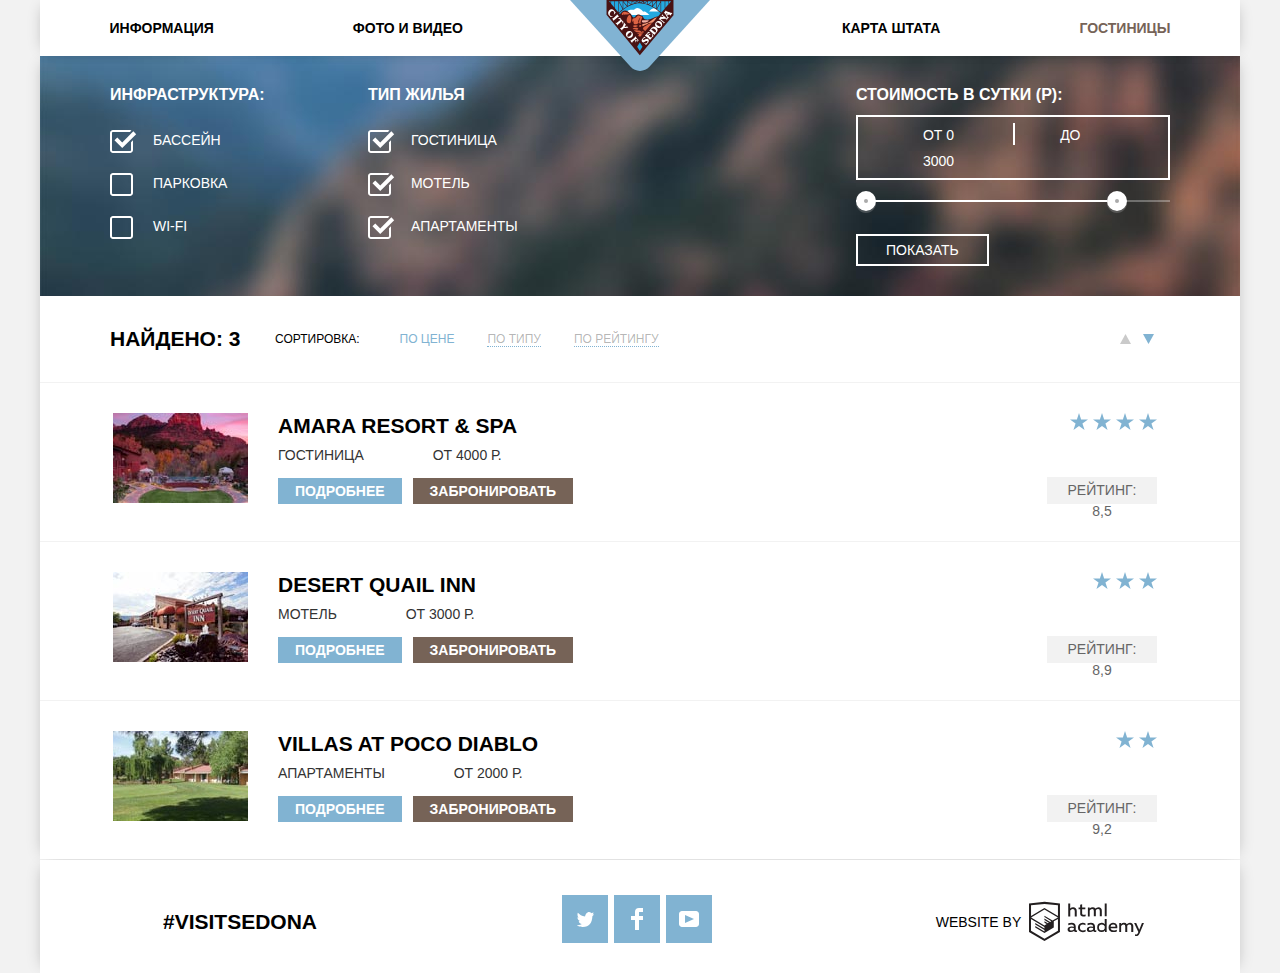
==== sedona-hotels.html @ ad188fd8 "Финальные штрихи" ====
<!DOCTYPE html>
<html lang="ru">
  <head>
    <meta charset="utf-8">
    <title>HTML Academy: Седона</title>
    <link rel="stylesheet" href="css/normalize.css">
    <link rel="stylesheet" href="css/style.css">
  </head>
  <body>
    <header class="main-header">
      <h1 class="visually-hidden">Поиск жилья в городе Седона.</h1>
      <nav class="main-navigation">
        <ul class="site-navigation">
          <li><a href="#">Информация</a></li>
          <li><a href="#">Фото и Видео</a></li>
          <li><a href="#">Карта штата</a></li>
          <li><a class="header-active">Гостиницы</a></li>
        </ul>
      </nav>
        <a href="index.html" class="header-logo">
          <img src="img/logo.svg" width="140" height="72" alt="Логотип Седона">
        </a>
    </header>
    <main class="container">
      <section class="hotel-search">
        <form action="https://echo.htmlacademy.ru" method="post">
          <div class="pluses-form">
              <h2>Инфраструктура:</h2>
              <label class="pool-checkbox">
                <input type="checkbox" name="pool" id="pool-field" class="visually-hidden" checked>
                <span class="checkbox-indicator"></span>
                Бассейн
              </label>
              <label class="parking-checkbox">
                <input type="checkbox" name="parking" id="parking-field" class="visually-hidden">
                <span class="checkbox-indicator"></span>
                Парковка
              </label>
              <label class="lan-checkbox">
                <input type="checkbox" name="wi-fi" id="lan-field" class="visually-hidden">
                <span class="checkbox-indicator"></span>
                Wi-Fi
              </label>
          </div>
          <div class="type-form">
              <h2>Тип жилья</h2>
              <label for="hotel-form">
                <input type="checkbox" name="hotel" id="hotel-form" class="visually-hidden" checked>
                <span class="checkbox-indicator"></span>
                Гостиница
              </label>
              <label for="motel-form">
                <input type="checkbox" name="motel" id="motel-form" class="visually-hidden" checked>
                <span class="checkbox-indicator"></span>
                Мотель
              </label>
              <label for="apartments-form">
                <input type="checkbox" name="apartments" id="apartments-form" class="visually-hidden" checked>
                <span class="checkbox-indicator"></span>
                Апартаменты
              </label>
          </div>
          <div class="price-form">
            <h2>Стоимость в сутки (Р):</h2>
            <div class="price-number">
              <label class="left-item">
                От
                <input type="text" name="left-column" value="0">
              </label>
              <label class="right-item">
                До
                <input type="text" name="right-column" value="3000">
              </label>
            </div>
            <div class="range-control">
              <div class="scale">
                <div class="bar"></div>
              </div>
              <div class="range-toggle range-toggle-min"></div>
              <div class="range-toggle range-toggle-max"></div>
            </div>
            <button type="submit" class="form-button">Показать</button>
          </div>
        </form>
      </section>
      <section class="navigation-form-hotels">
        <div class="count-form">
          <span>Найдено: 3</span>
        </div>
        <div class="sorting-form">
          <p>Сортировка:</p>
          <ul>
            <li><a href="#" class="active">По цене</a></li>
            <li><a href="#">По типу</a></li>
            <li><a href="#">По рейтингу</a></li>
          </ul>
        </div>
        <div class="rating-form">
          <ul>
            <li>
              <a href="#" class="up-list" >
                <svg xmlns="http://www.w3.org/2000/svg" width="11" height="10" viewBox="0 0 11 10"><path fill="#231F20" d="M5.5 0L0 10h11z"/></svg>
                <span class="visually-hidden">up</span>
              </a>
            </li>
            <li>
              <a href="#" class="down-list" active>
                <svg xmlns="http://www.w3.org/2000/svg" width="11" height="10" viewBox="0 0 11 10"><path fill="#231F20" d="M5.5 10L0 0h11"/></svg>
                <span class="visually-hidden">down</span>
              </a>
            </li>
          </ul>
        </div>
      </section>
      <section class="search-results">
        <article class="hotels">
          <div class="hotel-image">
            <img src="img/amara-resort.jpg" width="135" height="90" alt="amara resort photo">
          </div>
          <div class="hotel-info">
            <h1><a href="#">Amara resort & spa</a></h1>
            <div class="price-info">
            <span>Гостиница</span>
            <span> от 4000 р.</span>
            </div>
            <div class="hotels-buttons">
            <a href="#" class="button-blue">Подробнее</a>
            <a href="#" class="button-brown">Забронировать</a>
            </div>
          </div>
          <div class="rating">
            <div class="rating-stars">
              <ul class="star-list">
                <li><span class="visually-hidden">Звезда</span></li>
                <li><span class="visually-hidden">Звезда</span></li>
                <li><span class="visually-hidden">Звезда</span></li>
                <li><span class="visually-hidden">Звезда</span></li>
              </ul>
            </div>
            <div class="hotel-rating">
              <span>Рейтинг: 8,5</span>
            </div>
        </div>
        </article>
        <article class="hotels">
          <div class="hotel-image">
            <img src="img/desert-inn.jpg" width="135" height="90" alt="Desert quail фото">
          </div>
          <div class="hotel-info">
            <h1><a href="#">Desert quail inn</a></h1>
            <div class="price-info">
              <span>Мотель</span>
              <span> от 3000 р.</span>
            </div>
            <div class="hotels-buttons">
              <a href="#" class="button-blue">Подробнее</a>
              <a href="#" class="button-brown">Забронировать</a>
            </div>
          </div>
          <div class="rating">
            <div class="rating-stars">
              <ul class="star-list">
                <li><span class="visually-hidden">Звезда</span></li>
                <li><span class="visually-hidden">Звезда</span></li>
                <li><span class="visually-hidden">Звезда</span></li>
              </ul>
            </div>
            <div class="hotel-rating">
              <span>Рейтинг: 8,9</span>
            </div>
          </div> 
        </article>
        <article class="hotels">
          <div class="hotel-image">
            <img src="img/pocco-diablo.jpg" width="135" height="90" alt="Villas at Poco Diablo фото">
          </div>
          <div class="hotel-info">
            <h1><a href="#">Villas at Poco Diablo</a></h1>
            <div class="price-info">
              <span>Апартаменты</span>
              <span> от 2000 р.</span>
            </div>
            <div class="hotels-buttons">
              <a href="#" class="button-blue">Подробнее</a>
              <a href="#" class="button-brown">Забронировать</a>
            </div>
          </div>
          <div class="rating">
            <div class="rating-stars">
              <ul class="star-list">
                <li><span class="visually-hidden">Звезда</span></li>
                <li><span class="visually-hidden">Звезда</span></li>
              </ul>
            </div>
            <div class="hotel-rating">
              <span>Рейтинг: 9,2</span>
            </div>
          <div>
        </article>
      </section>
    </main>
    <footer class="main-footer footer-hotels">
      <div class="hashtag">
        <a href="#">#visitsedona</a>
      </div>
      <div class="footer-social">
       <ul class="social-icons">
          <li>
            <a class="social-button" href="#">
              <svg version="1.1" id="Layer_1" xmlns="http://www.w3.org/2000/svg" xmlns:xlink="http://www.w3.org/1999/xlink" x="0px" y="0px"
                 width="17px" height="15px" viewBox="0 0 17 15" enable-background="new 0 0 17 15" xml:space="preserve">
              <path fill="#FFFFFF" d="M10.95,0.144c1.685-0.496,2.984,0.27,3.577,1.179c0.673-0.231,1.331-0.481,2.011-0.708
              c-0.004,0.861-0.522,1.513-0.857,1.768c0.685,0.17,1.304-0.491,1.304-0.491c-0.169,1-1.006,1.788-1.563,2.024
              c-0.231,6.75-3.175,11.217-10.077,11.082c-0.522,0,0.075,0-0.446,0c-0.41,0-4.164-0.46-4.898-1.887
              c2.271,0.196,3.893-0.422,4.693-1.177c-0.96-0.3-2.679-0.477-2.979-2.95C2.064,9.09,2.279,9.212,2.905,9.103
              C1.705,8.247,0.374,7.53,0.448,5.33c0.285,0.328,1.067,0.536,1.34,0.472c-0.703-0.241-1.97-3.36-0.894-4.952
              c1.818,1.854,3.735,3.606,7.152,3.773C8.254,2.33,9.183,0.793,10.95,0.144z"/>
              </svg>
              <p class="visually-hidden">Follow me on Twitter</p>
            </a>
          </li>
          <li>
            <a class="social-button" href="#">
            <svg xmlns="http://www.w3.org/2000/svg" width="12" height="22" viewBox="0 0 12 22"><path fill="#FFF" d="M12 4V0H8a4 4 0 0 0-4 4v4H0v4h4v10h4V12h4V8H8V4h4z"/></svg>
            <p class="visually-hidden">Follow me on Facebook</p></a>
          </li>
          <li>
            <a class="social-button" href="#">
            <svg version="1.1" id="Layer_1" xmlns="http://www.w3.org/2000/svg" xmlns:xlink="http://www.w3.org/1999/xlink" x="0px" y="0px"
               width="20px" height="16px" viewBox="0 0 20 16" enable-background="new 0 0 20 16" xml:space="preserve">
            <path fill="#FFFFFF" d="M17,0H3C1.35,0,0,1.35,0,3v10c0,1.65,1.35,3,3,3h14c1.65,0,3-1.35,3-3V3C20,1.35,18.65,0,17,0z
               M6.027,11.998V4.002L15.014,8L6.027,11.998z"/>
            </svg>
            <p class="visually-hidden"> Follow me on YouTube</p></a>
          </li>
        </ul>
      </div>
      <div class="footer-copyright">
        <a href="https://htmlacademy.ru/intensive/htmlcss" class="copyright-lan">
          <span>Website by</span> 
          <svg id="Layer_1" data-name="Layer 1" xmlns="http://www.w3.org/2000/svg"
           width="115px" height="41px" viewBox="0 0 108.08 36.85"><title>logo-htmlacademy-small1</title><path d="M44.61,26.88a2,2,0,0,0,.55-0.1v1.33a3.25,3.25,0,0,1-1.18.21,1.67,1.67,0,0,1-1.67-1,4.84,4.84,0,0,1-3.14,1.08c-1.51,0-2.91-.83-2.91-2.55,0-2.13,2-2.79,3.71-2.79a11.08,11.08,0,0,1,2.17.25v-0.3c0-1-.76-1.77-2.19-1.77a7.42,7.42,0,0,0-3,.64v-1.7a10.21,10.21,0,0,1,3.19-.55c2.36,0,3.81,1.12,3.81,3.65v3a0.54,0.54,0,0,0,.49.59h0.17Zm-6.44-1.13A1.35,1.35,0,0,0,39.63,27h0.11a3.39,3.39,0,0,0,2.41-1V24.58a9.72,9.72,0,0,0-1.81-.21c-1,0-2.16.33-2.16,1.38h0Zm12.36-6.11a5,5,0,0,1,2.57.64V22a4.08,4.08,0,0,0-2.3-.7,2.75,2.75,0,1,0,0,5.49,5,5,0,0,0,2.43-.64v1.71a6.27,6.27,0,0,1-2.76.57A4.21,4.21,0,0,1,46,24.51q0-.21,0-0.41a4.32,4.32,0,0,1,4.18-4.46h0.38Zm12.17,7.24a2,2,0,0,0,.55-0.1v1.33a3.25,3.25,0,0,1-1.18.21,1.67,1.67,0,0,1-1.67-1,4.84,4.84,0,0,1-3.14,1.08c-1.51,0-2.91-.83-2.91-2.55,0-2.13,2-2.79,3.71-2.79a11.08,11.08,0,0,1,2.17.25v-0.3c0-1-.76-1.77-2.19-1.77a7.42,7.42,0,0,0-3,.64v-1.7a10.21,10.21,0,0,1,3.19-.55c2.36,0,3.81,1.12,3.81,3.65v3a0.54,0.54,0,0,0,.49.59h0.17Zm-6.44-1.13A1.35,1.35,0,0,0,57.73,27h0.11a3.39,3.39,0,0,0,2.41-1V24.58a9.72,9.72,0,0,0-1.81-.21c-1.06,0-2.16.33-2.16,1.38h0ZM73,16V28.2H71.35V26.88a3.88,3.88,0,0,1-3.19,1.54,4.4,4.4,0,0,1,0-8.78,3.81,3.81,0,0,1,3,1.3V16H73Zm-4.53,5.22a2.76,2.76,0,1,0,0,5.52A2.86,2.86,0,0,0,71.15,25V23A2.91,2.91,0,0,0,68.49,21.27ZM79,19.64c3.31,0,4.46,2.68,3.92,5.09H76.7c0.21,1.5,1.67,2.11,3.19,2.11a6.11,6.11,0,0,0,2.64-.59v1.6a7.14,7.14,0,0,1-3,.57C77,28.42,74.78,27,74.78,24a4.18,4.18,0,0,1,4-4.39H79Zm0.09,1.54a2.28,2.28,0,0,0-2.44,2.1v0.06H81.3A2,2,0,0,0,79.13,21.18Zm5.73,7V19.87h1.65v1a3.81,3.81,0,0,1,2.78-1.27A2.86,2.86,0,0,1,91.89,21a4.12,4.12,0,0,1,2.91-1.33A3.06,3.06,0,0,1,98,23V28.2h-1.9V23.05a1.59,1.59,0,0,0-1.42-1.75H94.42a2.8,2.8,0,0,0-2.07,1.12V28.2h-1.9V23.05A1.59,1.59,0,0,0,89,21.31H88.8a3,3,0,0,0-2.21,1.29v5.63H84.86Zm21.31-8.33h1.9l-3.91,9.46c-0.9,2.17-2.09,2.86-3.35,2.86a4.76,4.76,0,0,1-1.1-.14V30.46a2.86,2.86,0,0,0,.85.12c0.9,0,1.58-.64,2.07-1.9l0.17-.42-4-8.4h2l2.86,6.29ZM38.73,1.46V6.22a3.81,3.81,0,0,1,2.7-1.14,3.25,3.25,0,0,1,3.44,3.4v5.15H43V8.72a1.81,1.81,0,0,0-1.61-2h-0.3a2.93,2.93,0,0,0-2.32,1.39v5.52h-1.9V1.46h1.9ZM49.94,2.31v3h3V6.91h-3v3.81c0,1.1.5,1.46,1.58,1.46a4.49,4.49,0,0,0,1.69-.33v1.6A6.8,6.8,0,0,1,51,13.8a2.55,2.55,0,0,1-2.86-2.74V6.89H46.58V5.26h1.5V2.74Zm5.4,11.31V5.28H57v1A3.81,3.81,0,0,1,59.77,5a2.86,2.86,0,0,1,2.6,1.33A4.12,4.12,0,0,1,65.28,5,3.06,3.06,0,0,1,68.44,8.4v5.21h-1.9V8.46a1.59,1.59,0,0,0-1.42-1.75H64.89a2.8,2.8,0,0,0-2.07,1.12v5.78h-1.9V8.46A1.59,1.59,0,0,0,59.5,6.71H59.27A3,3,0,0,0,57.06,8v5.63H55.34ZM71.17,1.45H73V13.6H71.17V1.45ZM14.71,0H14.55L0,1.54V28.21l14.55,8.66,14.55-8.66V1.54Zm12.5,27.1L14.55,34.64,1.9,27.12V16.18l12.59,7.5V25L5.86,19.9v1.31l8.68,5.21v1.39L5.87,22.65V24l8.68,5.21,8.75-5.24V18.31L27.2,16V27.12Zm0-12.53-3.48,2-1.6,1L14.51,13v1.31L21,18.23H21l-0.14.09-1,.54-5.37-3.2V17l4.24,2.52-1,.67-3.2-1.9v1.31l2.1,1.24L14.5,22.1,2,14.65,14.51,7.11Zm0-1.32L14.49,5.76,1.91,13.25v-10L14.56,1.92,27.21,3.25v10h0Z" transform="translate(0 -0.02)" fill="#231f20"/></svg>
        </a>
       </div>
    </footer>
  </body>
</html>
---- css/style.css ----
html { 
  box-sizing: border-box;
}
*, *::before, *::after {
 box-sizing: inherit; 
}
body {
  margin: 0 auto;
  padding: 0;
  font-family: "PT Sans", Arial, sans-serif;
  font-size: 14px;
  line-height: 26px;
  font-weight: bold;
  color: #000000;
  text-transform: uppercase;
  background-color: #f2f2f2;
}
a {
  text-decoration: none;
}
img {
  max-width: 100%;
  height:auto;
}
.visually-hidden:not(:focus):not(:active),
input[type="checkbox"].visually-hidden,
input[type="radio"].visually-hidden {
  position: absolute;
  width: 1px;
  height: 1px;
  margin: -1px;
  border: 0;
  padding: 0;
  clip: rect(0 0 0 0);
  overflow: hidden;
}
/*Header*/
.main-header {
  position: relative;
  width: 1200px;
  padding: 0;
  margin: 0 auto;
  box-shadow: 5px 0 15px -7px rgba(0,1,1,0.2),
             -5px 0 15px -7px rgba(0,1,1,0.2);
}
.main-header .header-logo {
  position: absolute;
  top: 0;
  left: 50%;
  margin-left: -70px;
}
.main-navigation { 
  color: #000000;
  background-color: #ffffff;
  width: 1200px;
  padding: 0;
  margin: 0 auto;
  display: flex;
  flex-direction: row;
}
.main-navigation .site-navigation {
  list-style: none;
  width: 1200px;
  padding: 0;
  margin: 0 auto;
  display: flex;
  justify-content: space-around;
}
.site-navigation li {
  margin-top: 15px;
  margin-bottom: 15px;
}
.site-navigation li:nth-child(2) {
  margin-right: 240px;
}
.site-navigation a {
  width: 240px;
  color: #000000
} 
.site-navigation .header-active {
  color: #766357;
}
.site-navigation a:not(.header-active):hover,
.site-navigation a:not(.header-active):focus  {
  color: #81b3d2;
}
.site-navigation a:not(.header-active):active {
  color: rgba(225,225,225,0.9);
}

/*Main index*/
.container {
  width: 1200px;
  margin: 0 auto;
  padding: 0;
  box-shadow: 5px 0 15px -7px rgba(0,1,1,0.2),
             -5px 0 15px -7px rgba(0,1,1,0.2);
}

.container .main-image {
  font-size: 0;
  line-height: 0;
  background-image: url("../img/polygon.svg"), url("../img/background-photo.jpg");
  background-position: bottom left, top 26% left;
  background-repeat: no-repeat; 
  width: 1200px;
  min-height: 400px;
  margin: 0 auto;
  padding: 0;
  align-items: center;
}
.main-image img {
  margin-top: 61px;
  margin-bottom: 79px;
  margin-left: 370px;
  margin-right: 371px;
}
.information {
  display: block;
  width: 1200px;
  margin: 0 auto;
  padding: 0;
}

.city-info {
  display: block;
  width: 1200px;
  margin: 0 auto;
  padding-top: 63px;
  padding-bottom: 52px;
  background-color: #ffffff;
  text-align: center;
}
.city-info b { 
  display: block;
  margin-bottom: 32px;
  margin-left: 380px;
  margin-right: 380px;
  font-size: 21px;
  text-align: center;
}
.city-info p {
  color: #333333;
  font-weight: normal;
}

 /*Причины*/

.reasons {
  padding: 0;
  margin: 0 auto;
  margin-top: auto; 
  width: 1200px;
  display: flex;
  justify-content: space-between;
  align-items: stretch;
}
.reasons-blue .reasons-item {
  width: 400px;
  margin: 0 auto;
  padding-top: 45px;
  padding-bottom: 60px;
  padding-right: 60px;
  padding-left: 60px;

  color: #ffffff;
  background-color: #81b3d2;
  text-align: center;
}
.reasons-blue .reasons-image {
  width: 800px;
  max-height: 256px;
  margin: 0;
  padding: 0;
  background-color: #81b3d2;

  overflow: hidden;

  font-size: 0;
  line-height: 0;
}

.reasons-item h3 {
  font-size: 21px;
  line-height: 21px;
  margin-top: 0; 
  margin-bottom: 20px;
  margin-left: 79px;
  margin-right: 79px;
}
.reasons-item .devel-bridge {
  margin: 0 65px;
  margin-bottom: 20px;
}
.reasons-item span {
  font-size: 14px;
  line-height: 21px; 
  font-weight: normal;
}
.reasons-item p {
  margin: 0;
  margin-top: 21px;
  font-size: 14px;
  line-height: 21px;
  font-weight: normal;
}

.advantages {
  background-color: #ffffff;
  text-align: center;
}
.advantages-item {
  width: 400px;
  padding: 61px 30px 85px 30px;
}
.advantages-item h3 {
  font-size: 21px;
  line-height: 21px;
  margin: 0 auto 25px;
  padding: 0;

}
.advantages-item p {
  color: #333333;
  line-height: 21px;
  font-weight: normal;
  margin: 0 auto;
  padding: 0;
}
.houses::before {
  content: " ";
  display: block;
  width: 74px;
  height: 70px;
  margin: 0 133px 30px;
  background: url(../img/icons/icon-1.svg) no-repeat;
  background-size: 74px 70px;
}
.food::before {
  content: " ";
  display: block;
  width: 74px;
  height: 70px;
  margin: 0 133px 30px;
  background: url(../img/icons/icon-3.svg) no-repeat;
  background-size: 74px 70px;
}
.suvenires::before {
  content: " ";
  display: block;
  width: 74px;
  height: 70px;
  margin: 0 133px 30px;
  background: url(../img/icons/icon-2.svg) no-repeat;
  background-size: 74px 70px;
}
.reasons-item .item-grey{
  background-color: #eeeeee;
  text-align: center;
  width: 400px;
  padding: 50px 67px 60px 67px;
}

  /*Форма поиска*/

.search {
  background-color: #ffffff;
  text-align: center;

  width: 1200px;
  margin: 0 auto;
  padding: 55px 380px 0;
  display: flex;
  flex-direction: column;
  align-items: center; 
}
.search b {
  font-size: 30px;
  line-height: 36px;
  margin-bottom: 30px;
}
.search p {
  color: #333333;
  line-height: 24px;
  margin-bottom: 50px;
}
.button-brown{
  color: #ffffff;
  text-transform: uppercase;
  background-color: #766357;
} 
.search .button-brown{
  width: 568px;
  height: 86px; 
  font-size: 21px;
  font-weight: inherit;
  border: none;
  box-shadow: none;
  outline: none;
}
.search .button-brown:hover,
.search .button-brown:focus {
  background-color: #604e43;
}
.search .button-brown:active {
  color:rgba(2555,255,255,0.3);
  background-color: #503e33;
}
.navigation-form {
  margin: 0 auto;
  padding: 0;
  width: 1200px;
  display: flex;
  flex-direction: column;
  align-items: center;
  position: relative;
  z-index: 10;

}

.navigation-form .search-form {
  background-color: #ffffff;
  width: 568px;
  padding: 55px 55px;
  display: flex;
  flex-direction: column;
  flex-wrap: nowrap;
  position: absolute;
  top: 0;
  left: 316px;
  z-index: 20;
}
.search-form input {
  box-sizing: border-box;
  font-family: inherit;
  font-size: 14px;
  line-height: 26px;
  font-weight: bold;
  text-transform: uppercase;
  border: none;
  background-color: #f2f2f2;
  border: 2px solid #f2f2f2;
  outline: none; 
}
.search-form input[type="text"]:hover {
  background-color: #ebebeb; 
  border: 2px solid #ebebeb;
}
.search-form input[type="text"]:focus {
  background-color: #ffffff;
  border: 2px solid #e5e5e5;
}
.search-form .data-in {
  width: 458px;
  margin-bottom: 28px;
  position: relative;
}
.data-out {
  width: 458px;
  margin-bottom: 28px;
  position: relative;
}
.data-in input {
  margin-left: 21px;
}
.data-out input {
 margin-left: 17px;
}
.data-in input,
.data-out input {
  width: 344px;
  padding: 10px 13px;
}

.data-in button {
  width: 21px;
  height: 22px;
  margin: 0 auto;
  padding: 0;
  border: none;
  box-shadow: none;
  background: transparent; 
  position: absolute;
  top: 8px;
  right: 9px;
}
.data-out button {
  width: 22px;
  height: 22px;
  margin: 0 auto;
  padding: 0;
  border: none;
  box-shadow: none;
  background: transparent; 
  position: absolute;
  top: 8px;
  right: 9px;
}
.calendar path {
  fill: #cacaca;
}
.calendar:hover path,
.calendar:focus path {
  fill: #000000;
}
.calendar:active path {
  fill: #81b3d2;
}
.adults {
  margin-right: 43px;
  display: flex;
  align-items: center;
}  
.children {
  display: flex;
  align-items: center;
}
.adults label {
margin-right: 41px;
}

.children label {
margin-right: 27px;
}
.search-form .people-number {
  width: 458px;
  margin-bottom: 54px;
  display: flex;
}
.adults input,
.children input {
 width: 42px;
 margin: 0;
 padding: 6px 15px;
 color: #000000;
}
.adults button,
.children button {
  width: 38px;
  height: 42px;
  margin: 0;
  padding: 0;
  color: #a9a9a9;
  background-color: #f2f2f2;
  border: none;
  outline: none;
}
.adults button:hover,
.adults button:focus,
.children button:focus,
.children button:hover {
  color: #000000;
}
.children button:active,
.adults button:active {
  color: #81b3d2;
}


.search-button .button-blue {
  width: 458px;
  height: 58px;
  font-size: 26px;
  color: #ffffff;
  font-weight: bold;
  text-transform: uppercase;
  background-color: #81b3d2;
  border: none;
}
.search-button .button-blue:hover,
.search-button .button-blue:focus{
  background-color: #669ec0;
}
.search-button .button-blue:active {
  color: rgba(2555,255,255,0.3);
  background-color: #5496bd;
}

.map {
  width: 1200px;
  min-height: 500px;
  margin: 0 auto;
  padding: 0;
  background-color: #eeeeee;
  background: url(../img/map.jpg) no-repeat; 
}


/*/sedona-hotels/*/


.container .hotel-search {
  width: 1200px;
  margin: 0 auto;
  padding: 0;
  color: #ffffff;
  background-color: #82a1c0;
  background-image: url("../img/bg-form.jpg");
  background-position: center;
  background-repeat: no-repeat; 
}
.hotel-search form{
padding: 28px 70px 30px 70px;
margin: 0 auto;
display: flex;
position: relative;
}
.hotel-search .pluses-form {
  width: 250px;
  margin-right: 20px;
  display: flex;
  flex-direction: column;
}
.hotel-search .type-form{
  width: 250px;
  margin-right: 250px;
  display: flex;
  flex-direction: column;
}
.hotel-search .price-form {
  width: 330px;
  display: flex;
  flex-direction: column;
}
.hotel-search h2{
  font-size: 16px;
  line-height: 21px;
  margin: 0;
  padding: 0;
}
.pluses-form h2,
.type-form h2 {
  margin-bottom: 25px;
}
.hotel-search label {
  line-height: 21px;
  font-weight: normal;
  position: relative;
}
.pluses-form label,
.type-form label {
  padding-left: 43px;
}
.pluses-form label:not(:last-child),
.type-form label:not(:last-child) {
  margin-bottom: 22px;
}
.pluses-form input[type="checkbox"] + .checkbox-indicator,
.type-form input[type="checkbox"] + .checkbox-indicator {
  position: absolute;
  top: 0;
  left: 0;

  width: 27px;
  height: 23px;

  background-image: url(../img/icons/checkbox-off.svg); 
  background-repeat: no-repeat;
}
.pluses-form input[type="checkbox"]:checked + .checkbox-indicator,
.type-form input[type="checkbox"]:checked + .checkbox-indicator {
  background-image: url(../img/icons/checkbox-on.svg);
  background-repeat: no-repeat;
}
.pluses-form input[type="checkbox"]:disabled + .checkbox-indicator,
.type-form input[type="checkbox"]:disabled + .checkbox-indicator {
  background-image: url(../img/icons/checkbox-off-disabled.svg); 
  background-repeat: no-repeat;
}
.pluses-form input[type="checkbox"]:disabled:checked + .checkbox-indicator,
.type-form input[type="checkbox"]:disabled:checked + .checkbox-indicator {
  background-image: url(../img/icons/checkbox-on-disabled.svg); 
  background-repeat: no-repeat;
}
.price-form h2 {
  margin-bottom: 10px; 

}
.price-number {
  width: 314px;
  margin:0;
  margin-bottom: 20px;
  padding: 5px 50px 4px 65px;

  border: 2px solid #ffffff;

  position: relative;
}
.price-number .left-item {
  margin-right: 75px;
}
.price-number:before {
  content: " ";
  position: absolute;
  top: 6px;
  left: 50%;
  width: 2px;
  height: 22px;
  background-color: #ffffff;
}
.price-number input {
  width: 35px;
  margin: 0;
  padding: 0;

  font: inherit;
  font-size: 14px;
  font-weight: normal;
  line-height: 21px;
  color: #ffffff;

  border: none;
  background: transparent;
}
.range-control {
  width: 314px;
  margin: 0 auto;
  margin-bottom: 32px;
  padding: 0;
  position: relative;
}
.scale {
  height: 2px;
  background-color: rgba(255, 255, 255, 0.3);
}
.bar {
  width: 80%;
  height: 2px;
  background-color: #ffffff; 
}
.range-toggle {
  width: 20px;
  height: 23px;
  background: url(../img/filter-button.svg) no-repeat;
  position: absolute;
  top: -9px;
}
.range-toggle-min {
  left: 0;
}
.range-toggle-max {
  left: 80%;
}

.form-button {
  width: 133px;
  height: 32px;

  font: inherit;
  font-size: 14px;
  line-height: 21px;
  font-weight: normal;
  color: #ffffff;
  text-transform: inherit;
  border: 2px solid #ffffff;
  background: transparent;
  background-color: transparent;
}
.form-button:hover,
.form-button:focus {
  color: #000000;
  background-color: #ffffff; 
}
.navigation-form-hotels {
  width: 1200px;
  margin: 0 auto;
  margin-bottom: 1px;
  padding: 30px 70px;
  background-color: #ffffff;
  display: flex;
  align-items: center;
}
.count-form {
  width: 135px;
  font-size: 21px;
  margin-right: 30px;
}
.sorting-form {
  width: 750px;
  margin: 0;
  margin-right: 19px;
  padding: 0;
  display: flex;
}
.sorting-form ul {
  list-style: none;
  margin: 0;
  padding: 0;
  display: flex;
}
.sorting-form li {
  margin-right: 33px;
}
.sorting-form p,
.sorting-form ul {
  margin: 0;
  padding right: 40px;
  font-size: 12px;
  line-height: 18px;
  font-weight: normal;
}
.sorting-form p {
  margin-right: 40px;
}
.sorting-form .active {
  color: #81b3d2;
  border: none;
}
.sorting-form a {
color: rgba(0,0,0,0.3);
border-bottom: 1px dotted #81b3d2;
}
.sorting-form a:hover:not(.active),
.sorting-form a:focus:not(.active) {
color: #81b3d2;
border-bottom: 1px dotted #81b3d2;
}
.sorting-form a:active:not(.active) {
  color: #000000;
  border-bottom: none;
}
.rating-form {
  width: 110px;

}
.rating-form ul {
  margin: 0;
  padding-left: 76px;
  list-style: none;
  display: flex;
}
.rating-form .up-list {
  margin-right: 12px;
}
.up-list path {
  fill: #cacaca;
}
.down-list path {
  fill: #81b3d2;
}
.up-list path:hover,
.up-list path:focus {
  fill: #000000;
}
.up-list path:active {
  fill: #81b3d2;
}
.search-results {
  margin: 0 auto;
  padding: 0;
  width: 1200px;
  display: flex;
  flex-direction: column;
}
.search-results .hotels {
  width: 1200px;
  margin: 0 auto;
  padding: 30px 73px;
  display: flex; 
  background-color: #ffffff;
  margin-bottom: 1px;
}
.hotels .hotel-image {
  margin-right: 30px;
}
.hotels .hotel-info {
  width: 750px;
  text-align: left;
  margin-right: 19px;
}
.hotel-info h1{
 font-size: 21px;
 margin: 0;
 margin-bottom: 3px; 
}
.hotel-info a {
  color: #000000;
}
.hotel-info a:hover,
.hotel-info a:focus {
  color: #81b3d2;
}
.hotel-info a:active {
  color:rgba(202,202,202,0.3);
}
.hotel-info span{
  color: #333333;
  line-height:21px;
  font-weight: normal; 
  margin-right: 65px;
}
.hotel-info .price-info {
  margin: 0;
  margin-bottom: 10px;
  padding: 0;
}
.hotel-info .button-blue,
.hotel-info .button-brown {
  line-height: 21px;
  margin-right: 7px;
}
.hotel-info .button-blue{
  width: 110px;
  padding: 5px 17px;

  color: #ffffff;
  background-color: #81b3d2;
}
.hotel-info .button-brown{
  width: 142px;
  padding: 5px 17px;

  color: #ffffff;
  background-color: #766357;
}
.hotel-info .button-blue:hover,
.hotel-info .button-blue:focus {
  color: #ffffff;
  background-color: #669ec0;
}
.hotel-info .button-brown:hover,
.hotel-info .button-brown:focus {
  color: #ffffff;
  background-color: #604e43;
}
.hotel-info .button-blue:active {
  color: rgba(255,255,255,0.3);
  background-color: #5496bd;
}
.hotel-info .button-brown:active {
  color: rgba(255,255,255,0.3);
  background-color: #503e33;
}
.rating {
  display: flex;
  flex-direction: column;
}
.rating-stars {
  width: 115px;
  margin: 0;
  padding: 0;
}
.star-list {
  width: 110px;
  height: 17px;
  margin: 0 auto;
  padding: 0;
  list-style: none;
  display: flex;
  justify-content: flex-end;
  align-items: center;
  margin: 0;
  padding: 0;
}
.star-list li {
  background: url("../img/icons/star.svg") no-repeat;
  width: 18px; 
  height: 17px;
}
.star-list li:not(:last-child) {
  margin-right: 5px;
}

.hotel-rating {
  width: 110px;
  height: 27px; 
  margin-top: 47px;
  padding: 3px 12px 5px;

  color: #666666;
  line-height: 21px;
  font-weight: normal;
  text-align: center;
  background-color: #f2f2f2;

}
/*Footer*/

.main-footer {
  margin: 0 auto;
  padding: 35px 0 30px;
  width: 1200px;
  box-shadow: 5px 0 15px -7px rgba(0,1,1,0.2),
             -5px 0 15px -7px rgba(0,1,1,0.2);
  display: flex;
  justify-content: space-around;
}
.footer-hotels {
  background-color: #ffffff;
}
.footer-index {
  background-color: rgba(255,255,255,0.9);
  position: relative;
  margin-top: -122px;
  z-index: 30;
}
.hashtag {

  width: 400px;
  margin: 0;
  padding-top: 14px;
  text-align: center;
}
.hashtag a{
  font-size: 21px;
  color: #000000;
}
.footer-social {
  width: 400px;
}
.footer-social ul {
  list-style: none;

}
.social-icons {
  display: flex;
  margin: 0 auto;
  padding: 0;
  justify-content: center;
}
.social-icons a {
  display: flex;
  align-items: center;
  justify-content: center;
  width: 46px;
  height: 48px;
  background-color: #81b3d2;
  margin-right: 6px;
}
.social-button:hover,
.social-button:focus {
  background-color: #669ec0; 
}
.social-button:active {
   background-color: #5496bd;
}
.social-button:active path {
  fill: rgba(255,255,255,0.3);
}
.footer-copyright {
  width: 400px;
  padding-top: 5px; 
  font-weight: normal;
  text-align: center;
  display: flex;
  justify-content: center;
}
.footer-copyright a {
  display: flex;
  justify-content: center;
  align-items: center;
  color: #000000;
}
.footer-copyright svg{
  margin-left: 8px;
}
.copyright-lan:hover path,
.copyright-lan:focus path {
  fill: #81b3d2;
}
.copyright-lan:active path {
  fill: rgba(189,187,188,0.3);
}
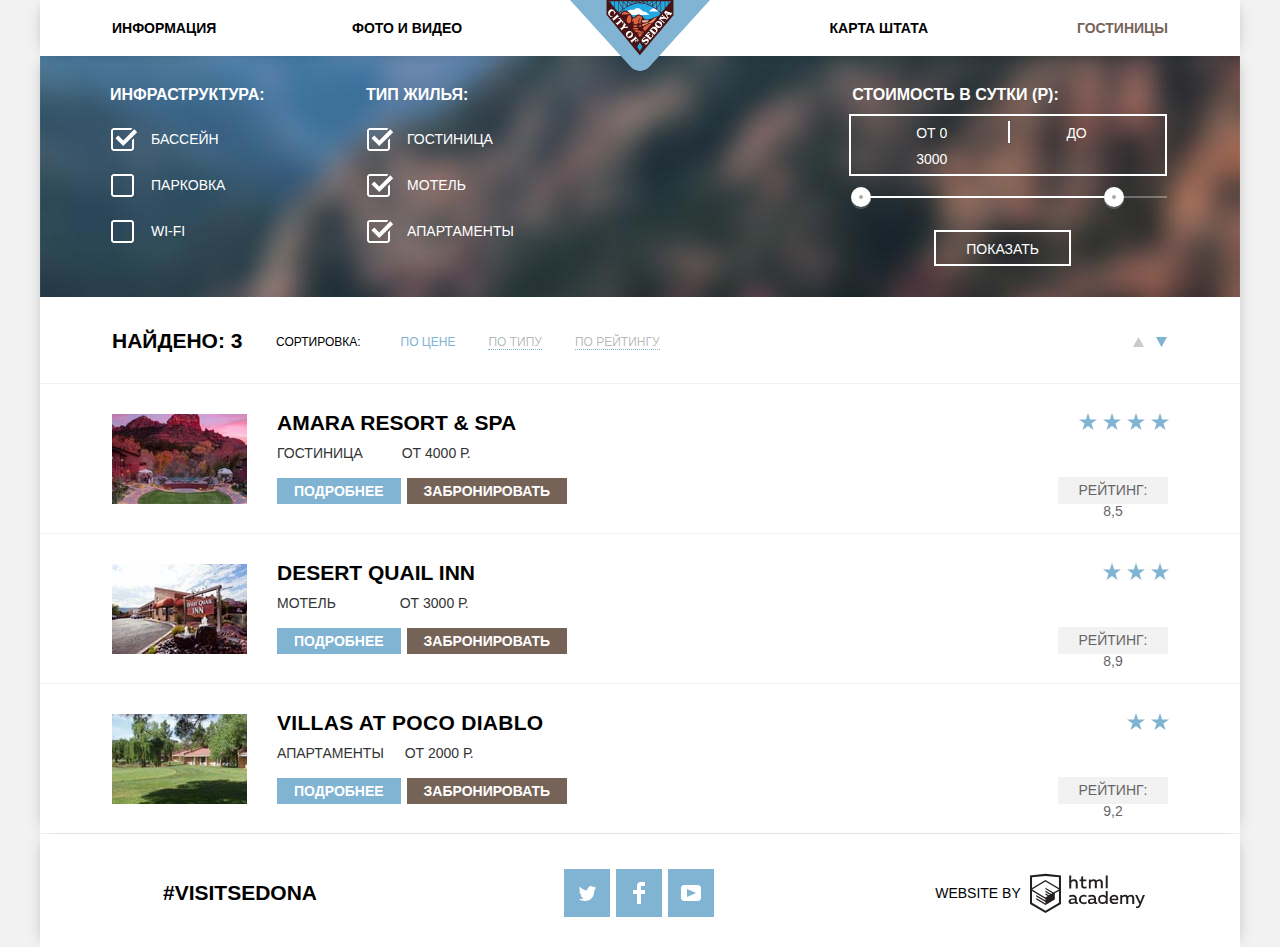
==== commit 536136d8: "Work with Pixel pirfect" ====
--- a/sedona-hotels.html
+++ b/sedona-hotels.html
@@ -11,10 +11,10 @@
       <h1 class="visually-hidden">Поиск жилья в городе Седона.</h1>
       <nav class="main-navigation">
         <ul class="site-navigation">
-          <li><a href="#">Информация</a></li>
-          <li><a href="#">Фото и Видео</a></li>
-          <li><a href="#">Карта штата</a></li>
-          <li><a class="header-active">Гостиницы</a></li>
+          <li class="header-left"><a href="#">Информация</a></li>
+          <li class="header-left"><a href="#">Фото и Видео</a></li>
+          <li class="header-right"><a href="#">Карта штата</a></li>
+          <li class="header-right"><a class="header-active">Гостиницы</a></li>
         </ul>
       </nav>
         <a href="index.html" class="header-logo">
@@ -43,7 +43,7 @@
               </label>
           </div>
           <div class="type-form">
-              <h2>Тип жилья</h2>
+              <h2>Тип жилья:</h2>
               <label for="hotel-form">
                 <input type="checkbox" name="hotel" id="hotel-form" class="visually-hidden" checked>
                 <span class="checkbox-indicator"></span>
@@ -117,7 +117,7 @@
           <div class="hotel-image">
             <img src="img/amara-resort.jpg" width="135" height="90" alt="amara resort photo">
           </div>
-          <div class="hotel-info">
+          <div class="hotel-info amara-resort">
             <h1><a href="#">Amara resort & spa</a></h1>
             <div class="price-info">
             <span>Гостиница</span>
@@ -146,10 +146,10 @@
           <div class="hotel-image">
             <img src="img/desert-inn.jpg" width="135" height="90" alt="Desert quail фото">
           </div>
-          <div class="hotel-info">
+          <div class="hotel-info desert-inn">
             <h1><a href="#">Desert quail inn</a></h1>
             <div class="price-info">
-              <span>Мотель</span>
+              <span class="">Мотель</span>
               <span> от 3000 р.</span>
             </div>
             <div class="hotels-buttons">
@@ -174,7 +174,7 @@
           <div class="hotel-image">
             <img src="img/pocco-diablo.jpg" width="135" height="90" alt="Villas at Poco Diablo фото">
           </div>
-          <div class="hotel-info">
+          <div class="hotel-info pocco-diablo">
             <h1><a href="#">Villas at Poco Diablo</a></h1>
             <div class="price-info">
               <span>Апартаменты</span>
--- a/css/style.css
+++ b/css/style.css
@@ -62,22 +62,30 @@
 .main-navigation .site-navigation {
   list-style: none;
   width: 1200px;
-  padding: 0;
-  margin: 0 auto;
-  display: flex;
-  justify-content: space-around;
+  margin: 0 auto;
+  padding: 0;
+  display: flex;
 }
 .site-navigation li {
+  width: 400px;
   margin-top: 15px;
   margin-bottom: 15px;
-}
-.site-navigation li:nth-child(2) {
-  margin-right: 240px;
 }
 .site-navigation a {
   width: 240px;
   color: #000000
 } 
+.header-left {
+  text-align: left;
+  padding-left: 72px;
+}
+.header-right {
+  text-align: right;
+  padding-right: 72px;
+}
+.header-left:nth-child(2) {
+  margin-right: 240px;
+}
 .site-navigation .header-active {
   color: #766357;
 }
@@ -102,7 +110,7 @@
   font-size: 0;
   line-height: 0;
   background-image: url("../img/polygon.svg"), url("../img/background-photo.jpg");
-  background-position: bottom left, top 26% left;
+  background-position: bottom left, top 21% left;
   background-repeat: no-repeat; 
   width: 1200px;
   min-height: 400px;
@@ -111,8 +119,8 @@
   align-items: center;
 }
 .main-image img {
-  margin-top: 61px;
-  margin-bottom: 79px;
+  margin-top: 76px;
+  margin-bottom: 81px;
   margin-left: 370px;
   margin-right: 371px;
 }
@@ -127,20 +135,21 @@
   display: block;
   width: 1200px;
   margin: 0 auto;
-  padding-top: 63px;
-  padding-bottom: 52px;
+  padding-top: 59px;
+  padding-bottom: 50px;
   background-color: #ffffff;
   text-align: center;
 }
 .city-info b { 
   display: block;
-  margin-bottom: 32px;
+  margin-bottom: 27px;
   margin-left: 380px;
   margin-right: 380px;
   font-size: 21px;
   text-align: center;
 }
 .city-info p {
+  margin: 0;
   color: #333333;
   font-weight: normal;
 }
@@ -159,8 +168,8 @@
 .reasons-blue .reasons-item {
   width: 400px;
   margin: 0 auto;
-  padding-top: 45px;
-  padding-bottom: 60px;
+  padding-top: 47px;
+  padding-bottom: 58px;
   padding-right: 60px;
   padding-left: 60px;
 
@@ -168,17 +177,36 @@
   background-color: #81b3d2;
   text-align: center;
 }
-.reasons-blue .reasons-image {
+.reasons-bridge .reasons-item {
+  width: 400px;
+  margin: 0 auto;
+  padding-top: 47px;
+  padding-bottom: 58px;
+  padding-right: 42px;
+  padding-left: 42px;
+  color: #ffffff;
+  background-color: #81b3d2;
+  text-align: center;
+}
+.reasons-image {
   width: 800px;
   max-height: 256px;
   margin: 0;
   padding: 0;
   background-color: #81b3d2;
 
-  overflow: hidden;
-
   font-size: 0;
   line-height: 0;
+}
+.bridge-image {
+  background-image: url(../img/canyon.jpg);
+  background-repeat: no-repeat;
+  background-position: left top 52%;
+}
+.city-image {
+  background-image: url(../img/city.jpg);
+  background-repeat: no-repeat;
+  background-position: left bottom 46%;
 }
 
 .reasons-item h3 {
@@ -190,8 +218,10 @@
   margin-right: 79px;
 }
 .reasons-item .devel-bridge {
-  margin: 0 65px;
-  margin-bottom: 20px;
+  margin-top: 0;
+  margin-left: 65px;
+  margin-right: 65px;
+  margin-bottom: 21px;
 }
 .reasons-item span {
   font-size: 14px;
@@ -205,19 +235,33 @@
   line-height: 21px;
   font-weight: normal;
 }
+.reasons-bridge p {
+  margin-top: 18px;
+}
 
 .advantages {
   background-color: #ffffff;
   text-align: center;
 }
-.advantages-item {
+.advantages-item:not(.suvenires){
   width: 400px;
-  padding: 61px 30px 85px 30px;
+  padding-top: 59px;
+  padding-left: 50px;
+  padding-bottom: 82px;
+  padding-right: 50px
+}
+.suvenires {
+  width: 400px;
+  padding-top: 55px;
+  padding-left: 50px;
+  padding-bottom: 82px;
+  padding-right: 50px
 }
 .advantages-item h3 {
   font-size: 21px;
   line-height: 21px;
-  margin: 0 auto 25px;
+  margin-top: 0;
+  margin-bottom: 23px;
   padding: 0;
 
 }
@@ -231,35 +275,58 @@
 .houses::before {
   content: " ";
   display: block;
-  width: 74px;
-  height: 70px;
-  margin: 0 133px 30px;
+  width: 77px;
+  height: 73px;
+  margin-top: 0;
+  margin-left: 111px;
+  margin-right: 113px;
+  margin-bottom: 30px;
   background: url(../img/icons/icon-1.svg) no-repeat;
-  background-size: 74px 70px;
+  background-size: 77px 73px;
 }
 .food::before {
   content: " ";
   display: block;
   width: 74px;
-  height: 70px;
-  margin: 0 133px 30px;
-  background: url(../img/icons/icon-3.svg) no-repeat;
-  background-size: 74px 70px;
+  height: 73px;
+  margin-top: 0;
+  margin-left: 113px;
+  margin-right: 113px;
+  margin-bottom: 30px;  background: url(../img/icons/icon-3.svg) no-repeat;
+  background-size: 74px 73px;
 }
 .suvenires::before {
   content: " ";
   display: block;
   width: 74px;
-  height: 70px;
-  margin: 0 133px 30px;
+  height: 77px;
+  margin-top: 0;
+  margin-left: 113px;
+  margin-right: 113px;
+  margin-bottom: 30px;
   background: url(../img/icons/icon-2.svg) no-repeat;
-  background-size: 74px 70px;
+  background-size: 74px 77px;
 }
 .reasons-item .item-grey{
   background-color: #eeeeee;
   text-align: center;
   width: 400px;
-  padding: 50px 67px 60px 67px;
+  padding-top: 48px;
+  padding-bottom: 59px;
+  padding-right: 58px;
+  padding-left: 55px;
+}
+.item-grey h3 {
+  margin-top: 0;
+  margin-bottom: 20px;
+  margin-left: 82px;
+  margin-right: 79px;
+}
+.item-grey p {
+  margin: 0;
+  margin-top: 19px;
+  padding-left: 13px;
+  padding-right: 12px;
 }
 
   /*Форма поиска*/
@@ -270,7 +337,10 @@
 
   width: 1200px;
   margin: 0 auto;
-  padding: 55px 380px 0;
+  padding-top: 52px;
+  padding-bottom: 0;
+  padding-right: 380px;
+  padding-left: 380px;
   display: flex;
   flex-direction: column;
   align-items: center; 
@@ -278,12 +348,13 @@
 .search b {
   font-size: 30px;
   line-height: 36px;
-  margin-bottom: 30px;
+  margin-bottom: 23px;
 }
 .search p {
   color: #333333;
   line-height: 24px;
-  margin-bottom: 50px;
+  margin-top: 0;
+  margin-bottom: 46px;
 }
 .button-brown{
   color: #ffffff;
@@ -322,7 +393,10 @@
 .navigation-form .search-form {
   background-color: #ffffff;
   width: 568px;
-  padding: 55px 55px;
+  padding-top: 55px;
+  padding-bottom: 55px;
+  padding-left: 55px;
+  padding-right: 55px;
   display: flex;
   flex-direction: column;
   flex-wrap: nowrap;
@@ -338,7 +412,6 @@
   line-height: 26px;
   font-weight: bold;
   text-transform: uppercase;
-  border: none;
   background-color: #f2f2f2;
   border: 2px solid #f2f2f2;
   outline: none; 
@@ -353,24 +426,27 @@
 }
 .search-form .data-in {
   width: 458px;
-  margin-bottom: 28px;
+  margin-bottom: 29px;
   position: relative;
 }
 .data-out {
   width: 458px;
-  margin-bottom: 28px;
+  margin-bottom: 31px;
   position: relative;
 }
 .data-in input {
-  margin-left: 21px;
+  width: 345px;
+  margin-left: 20px;
 }
 .data-out input {
- margin-left: 17px;
+  width: 343px;
+  margin-left: 17px;
 }
 .data-in input,
 .data-out input {
-  width: 344px;
-  padding: 10px 13px;
+  padding-top: 5px;
+  padding-bottom: 3px;
+  padding-left: 10px;
 }
 
 .data-in button {
@@ -386,7 +462,7 @@
   right: 9px;
 }
 .data-out button {
-  width: 22px;
+  width: 21px;
   height: 22px;
   margin: 0 auto;
   padding: 0;
@@ -408,7 +484,7 @@
   fill: #81b3d2;
 }
 .adults {
-  margin-right: 43px;
+  margin-right: 55px;
   display: flex;
   align-items: center;
 }  
@@ -417,7 +493,7 @@
   align-items: center;
 }
 .adults label {
-margin-right: 41px;
+margin-right: 40px;
 }
 
 .children label {
@@ -430,17 +506,20 @@
 }
 .adults input,
 .children input {
- width: 42px;
+ width: 37px;
  margin: 0;
- padding: 6px 15px;
+ padding: 4px 12px;
  color: #000000;
 }
 .adults button,
 .children button {
   width: 38px;
-  height: 42px;
-  margin: 0;
-  padding: 0;
+  height: 38px;
+  margin: 0;
+  padding: 0;
+  font-size: 26px;
+  font-weight: bold;
+  line-height: 26px;
   color: #a9a9a9;
   background-color: #f2f2f2;
   border: none;
@@ -461,7 +540,10 @@
 .search-button .button-blue {
   width: 458px;
   height: 58px;
-  font-size: 26px;
+  margin: 0;
+  padding: 0;
+  padding-top: 2px;
+  font-size: 21px;
   color: #ffffff;
   font-weight: bold;
   text-transform: uppercase;
@@ -501,20 +583,23 @@
   background-repeat: no-repeat; 
 }
 .hotel-search form{
-padding: 28px 70px 30px 70px;
+padding-top: 28px;
+padding-right: 70px;
+padding-bottom: 31px;
+padding-left: 70px; 
 margin: 0 auto;
 display: flex;
 position: relative;
 }
 .hotel-search .pluses-form {
   width: 250px;
-  margin-right: 20px;
+  margin-right: 13px;
   display: flex;
   flex-direction: column;
 }
 .hotel-search .type-form{
   width: 250px;
-  margin-right: 250px;
+  margin-right: 240px;
   display: flex;
   flex-direction: column;
 }
@@ -531,7 +616,7 @@
 }
 .pluses-form h2,
 .type-form h2 {
-  margin-bottom: 25px;
+  margin-bottom: 23px;
 }
 .hotel-search label {
   line-height: 21px;
@@ -540,17 +625,18 @@
 }
 .pluses-form label,
 .type-form label {
-  padding-left: 43px;
+  padding-top: 1px;
+  padding-left: 41px;
 }
 .pluses-form label:not(:last-child),
 .type-form label:not(:last-child) {
-  margin-bottom: 22px;
+  margin-bottom: 24px;
 }
 .pluses-form input[type="checkbox"] + .checkbox-indicator,
 .type-form input[type="checkbox"] + .checkbox-indicator {
   position: absolute;
   top: 0;
-  left: 0;
+  left: 1px;
 
   width: 27px;
   height: 23px;
@@ -574,26 +660,28 @@
   background-repeat: no-repeat;
 }
 .price-form h2 {
-  margin-bottom: 10px; 
+  margin-left: 3px;
+  margin-bottom: 9px; 
 
 }
 .price-number {
-  width: 314px;
-  margin:0;
+  width: 318px;
+  margin: 0;
   margin-bottom: 20px;
-  padding: 5px 50px 4px 65px;
-
+  padding-top: 4px;
+  padding-right: 43px; 
+  padding-left: 65px;
+  padding-bottom: 2px;
   border: 2px solid #ffffff;
-
   position: relative;
 }
 .price-number .left-item {
-  margin-right: 75px;
+  margin-right: 88px;
 }
 .price-number:before {
   content: " ";
   position: absolute;
-  top: 6px;
+  top: 5px;
   left: 50%;
   width: 2px;
   height: 22px;
@@ -637,18 +725,23 @@
   top: -9px;
 }
 .range-toggle-min {
-  left: 0;
+  left: -2px;
 }
 .range-toggle-max {
   left: 80%;
 }
-
+.range-toggle-min:hover,
+.range-toggle-max:hover {
+  transform: scale(1.1,1.1);
+}
 .form-button {
-  width: 133px;
-  height: 32px;
+  width: 137px;
+  height: 36px;
 
   font: inherit;
   font-size: 14px;
+  margin-left: 85px;
+  padding-top: 3px;
   line-height: 21px;
   font-weight: normal;
   color: #ffffff;
@@ -666,7 +759,10 @@
   width: 1200px;
   margin: 0 auto;
   margin-bottom: 1px;
-  padding: 30px 70px;
+  padding-top: 30px;
+  padding-left:72px;
+  padding-right: 72px;
+  padding-bottom: 28px;
   background-color: #ffffff;
   display: flex;
   align-items: center;
@@ -674,18 +770,17 @@
 .count-form {
   width: 135px;
   font-size: 21px;
-  margin-right: 30px;
+  margin-right: 29px;
 }
 .sorting-form {
   width: 750px;
   margin: 0;
-  margin-right: 19px;
-  padding: 0;
+  margin-right: 31px;
+  padding-top: 2px;
   display: flex;
 }
 .sorting-form ul {
   list-style: none;
-  margin: 0;
   padding: 0;
   display: flex;
 }
@@ -722,7 +817,7 @@
 }
 .rating-form {
   width: 110px;
-
+  padding-top: 2px;
 }
 .rating-form ul {
   margin: 0;
@@ -757,22 +852,27 @@
   width: 1200px;
   margin: 0 auto;
   padding: 30px 73px;
+  padding-top: 26px;
+  padding-bottom: 21px;
+  padding-left: 72px;
+  padding-right: 61px;
   display: flex; 
   background-color: #ffffff;
   margin-bottom: 1px;
 }
 .hotels .hotel-image {
+  margin-top: 4px;
   margin-right: 30px;
 }
 .hotels .hotel-info {
   width: 750px;
   text-align: left;
-  margin-right: 19px;
+  margin-right: 31px;
 }
 .hotel-info h1{
  font-size: 21px;
  margin: 0;
- margin-bottom: 3px; 
+ margin-bottom: 4px; 
 }
 .hotel-info a {
   color: #000000;
@@ -786,23 +886,35 @@
 }
 .hotel-info span{
   color: #333333;
-  line-height:21px;
+  line-height: 21px;
   font-weight: normal; 
-  margin-right: 65px;
+  margin-right: 35px;
+}
+.pocco-diablo h1 {
+  letter-spacing: 0.3px;
+}
+.pocco-diablo span {
+  margin-right: 17px;
+}
+.desert-inn span {
+  margin-right: 60px;
 }
 .hotel-info .price-info {
   margin: 0;
-  margin-bottom: 10px;
+  margin-bottom: 12px;
   padding: 0;
 }
 .hotel-info .button-blue,
 .hotel-info .button-brown {
   line-height: 21px;
-  margin-right: 7px;
+  margin-right: 2px;
 }
 .hotel-info .button-blue{
   width: 110px;
-  padding: 5px 17px;
+  padding-top: 5px;
+  padding-bottom: 5px;
+  padding-left: 17px;
+  padding-right: 17px;
 
   color: #ffffff;
   background-color: #81b3d2;
@@ -835,11 +947,13 @@
 .rating {
   display: flex;
   flex-direction: column;
+  padding-top: 3px;
 }
 .rating-stars {
   width: 115px;
   margin: 0;
   padding: 0;
+  padding-right: 3px;
 }
 .star-list {
   width: 110px;
@@ -850,6 +964,8 @@
   display: flex;
   justify-content: flex-end;
   align-items: center;
+}
+.star-list ul {
   margin: 0;
   padding: 0;
 }
@@ -859,7 +975,7 @@
   height: 17px;
 }
 .star-list li:not(:last-child) {
-  margin-right: 5px;
+  margin-right: 6px;
 }
 
 .hotel-rating {
@@ -892,14 +1008,14 @@
 .footer-index {
   background-color: rgba(255,255,255,0.9);
   position: relative;
-  margin-top: -122px;
+  margin-top: -110px;
   z-index: 30;
 }
 .hashtag {
 
   width: 400px;
   margin: 0;
-  padding-top: 14px;
+  padding-top: 11px;
   text-align: center;
 }
 .hashtag a{
@@ -908,6 +1024,7 @@
 }
 .footer-social {
   width: 400px;
+  padding-left: 4px;
 }
 .footer-social ul {
   list-style: none;
@@ -939,8 +1056,7 @@
   fill: rgba(255,255,255,0.3);
 }
 .footer-copyright {
-  width: 400px;
-  padding-top: 5px; 
+  width: 400px; 
   font-weight: normal;
   text-align: center;
   display: flex;
@@ -953,7 +1069,7 @@
   color: #000000;
 }
 .footer-copyright svg{
-  margin-left: 8px;
+  margin-left: 9px;
 }
 .copyright-lan:hover path,
 .copyright-lan:focus path {
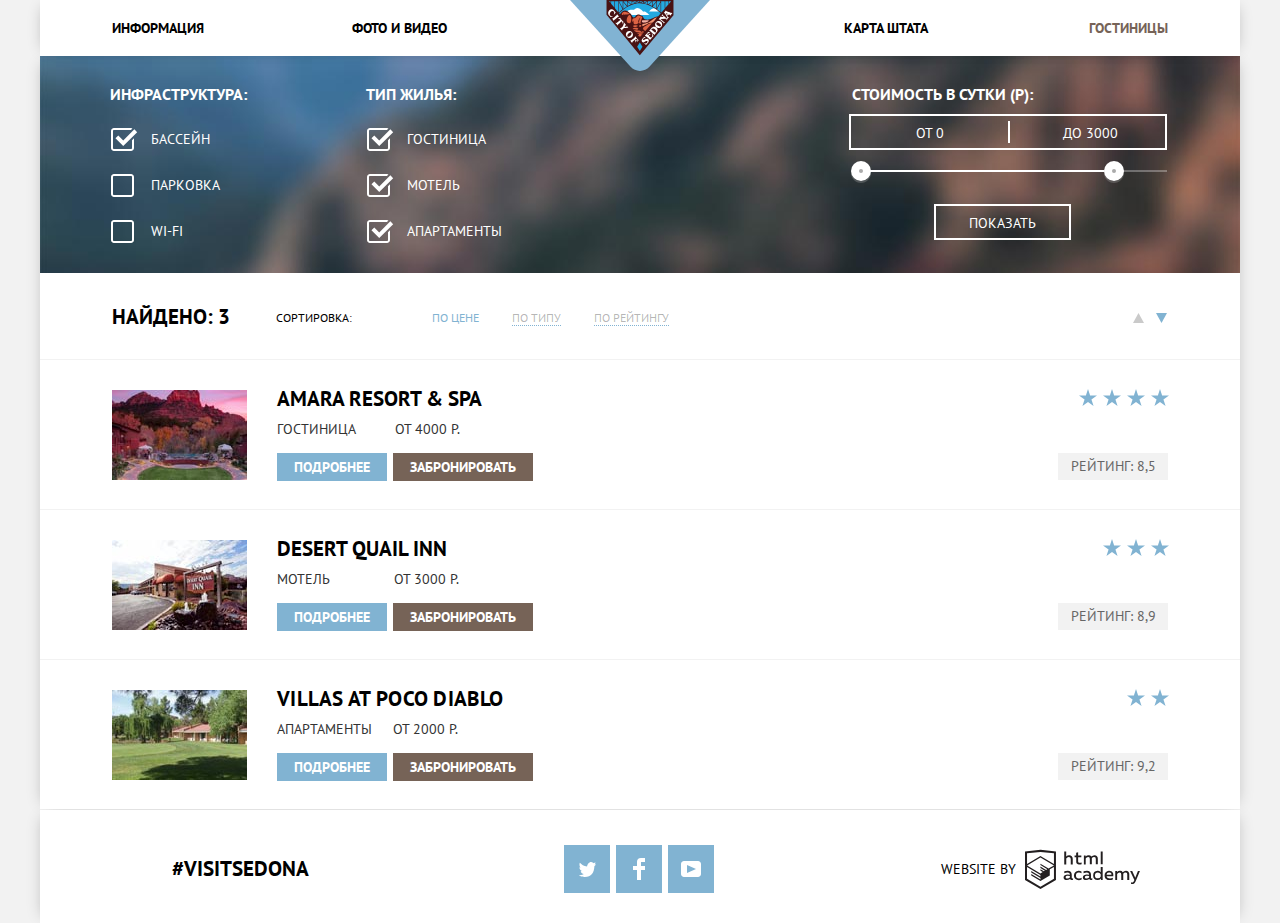
==== commit 8322bba6: "Правки" ====
--- a/sedona-hotels.html
+++ b/sedona-hotels.html
@@ -3,6 +3,7 @@
   <head>
     <meta charset="utf-8">
     <title>HTML Academy: Седона</title>
+    <link href="https://fonts.googleapis.com/css?family=PT+Sans:400,700&amp;subset=cyrillic" rel="stylesheet">
     <link rel="stylesheet" href="css/normalize.css">
     <link rel="stylesheet" href="css/style.css">
   </head>
@@ -104,7 +105,7 @@
               </a>
             </li>
             <li>
-              <a href="#" class="down-list" active>
+              <a href="#" class="down-list">
                 <svg xmlns="http://www.w3.org/2000/svg" width="11" height="10" viewBox="0 0 11 10"><path fill="#231F20" d="M5.5 10L0 0h11"/></svg>
                 <span class="visually-hidden">down</span>
               </a>
@@ -140,7 +141,7 @@
             <div class="hotel-rating">
               <span>Рейтинг: 8,5</span>
             </div>
-        </div>
+          </div>
         </article>
         <article class="hotels">
           <div class="hotel-image">
@@ -195,7 +196,7 @@
             <div class="hotel-rating">
               <span>Рейтинг: 9,2</span>
             </div>
-          <div>
+          </div>
         </article>
       </section>
     </main>
@@ -207,7 +208,7 @@
        <ul class="social-icons">
           <li>
             <a class="social-button" href="#">
-              <svg version="1.1" id="Layer_1" xmlns="http://www.w3.org/2000/svg" xmlns:xlink="http://www.w3.org/1999/xlink" x="0px" y="0px"
+              <svg xmlns="http://www.w3.org/2000/svg" xmlns:xlink="http://www.w3.org/1999/xlink" x="0px" y="0px"
                  width="17px" height="15px" viewBox="0 0 17 15" enable-background="new 0 0 17 15" xml:space="preserve">
               <path fill="#FFFFFF" d="M10.95,0.144c1.685-0.496,2.984,0.27,3.577,1.179c0.673-0.231,1.331-0.481,2.011-0.708
               c-0.004,0.861-0.522,1.513-0.857,1.768c0.685,0.17,1.304-0.491,1.304-0.491c-0.169,1-1.006,1.788-1.563,2.024
@@ -226,7 +227,7 @@
           </li>
           <li>
             <a class="social-button" href="#">
-            <svg version="1.1" id="Layer_1" xmlns="http://www.w3.org/2000/svg" xmlns:xlink="http://www.w3.org/1999/xlink" x="0px" y="0px"
+            <svg xmlns="http://www.w3.org/2000/svg" xmlns:xlink="http://www.w3.org/1999/xlink" x="0px" y="0px"
                width="20px" height="16px" viewBox="0 0 20 16" enable-background="new 0 0 20 16" xml:space="preserve">
             <path fill="#FFFFFF" d="M17,0H3C1.35,0,0,1.35,0,3v10c0,1.65,1.35,3,3,3h14c1.65,0,3-1.35,3-3V3C20,1.35,18.65,0,17,0z
                M6.027,11.998V4.002L15.014,8L6.027,11.998z"/>
@@ -238,7 +239,7 @@
       <div class="footer-copyright">
         <a href="https://htmlacademy.ru/intensive/htmlcss" class="copyright-lan">
           <span>Website by</span> 
-          <svg id="Layer_1" data-name="Layer 1" xmlns="http://www.w3.org/2000/svg"
+          <svg xmlns="http://www.w3.org/2000/svg"
            width="115px" height="41px" viewBox="0 0 108.08 36.85"><title>logo-htmlacademy-small1</title><path d="M44.61,26.88a2,2,0,0,0,.55-0.1v1.33a3.25,3.25,0,0,1-1.18.21,1.67,1.67,0,0,1-1.67-1,4.84,4.84,0,0,1-3.14,1.08c-1.51,0-2.91-.83-2.91-2.55,0-2.13,2-2.79,3.71-2.79a11.08,11.08,0,0,1,2.17.25v-0.3c0-1-.76-1.77-2.19-1.77a7.42,7.42,0,0,0-3,.64v-1.7a10.21,10.21,0,0,1,3.19-.55c2.36,0,3.81,1.12,3.81,3.65v3a0.54,0.54,0,0,0,.49.59h0.17Zm-6.44-1.13A1.35,1.35,0,0,0,39.63,27h0.11a3.39,3.39,0,0,0,2.41-1V24.58a9.72,9.72,0,0,0-1.81-.21c-1,0-2.16.33-2.16,1.38h0Zm12.36-6.11a5,5,0,0,1,2.57.64V22a4.08,4.08,0,0,0-2.3-.7,2.75,2.75,0,1,0,0,5.49,5,5,0,0,0,2.43-.64v1.71a6.27,6.27,0,0,1-2.76.57A4.21,4.21,0,0,1,46,24.51q0-.21,0-0.41a4.32,4.32,0,0,1,4.18-4.46h0.38Zm12.17,7.24a2,2,0,0,0,.55-0.1v1.33a3.25,3.25,0,0,1-1.18.21,1.67,1.67,0,0,1-1.67-1,4.84,4.84,0,0,1-3.14,1.08c-1.51,0-2.91-.83-2.91-2.55,0-2.13,2-2.79,3.71-2.79a11.08,11.08,0,0,1,2.17.25v-0.3c0-1-.76-1.77-2.19-1.77a7.42,7.42,0,0,0-3,.64v-1.7a10.21,10.21,0,0,1,3.19-.55c2.36,0,3.81,1.12,3.81,3.65v3a0.54,0.54,0,0,0,.49.59h0.17Zm-6.44-1.13A1.35,1.35,0,0,0,57.73,27h0.11a3.39,3.39,0,0,0,2.41-1V24.58a9.72,9.72,0,0,0-1.81-.21c-1.06,0-2.16.33-2.16,1.38h0ZM73,16V28.2H71.35V26.88a3.88,3.88,0,0,1-3.19,1.54,4.4,4.4,0,0,1,0-8.78,3.81,3.81,0,0,1,3,1.3V16H73Zm-4.53,5.22a2.76,2.76,0,1,0,0,5.52A2.86,2.86,0,0,0,71.15,25V23A2.91,2.91,0,0,0,68.49,21.27ZM79,19.64c3.31,0,4.46,2.68,3.92,5.09H76.7c0.21,1.5,1.67,2.11,3.19,2.11a6.11,6.11,0,0,0,2.64-.59v1.6a7.14,7.14,0,0,1-3,.57C77,28.42,74.78,27,74.78,24a4.18,4.18,0,0,1,4-4.39H79Zm0.09,1.54a2.28,2.28,0,0,0-2.44,2.1v0.06H81.3A2,2,0,0,0,79.13,21.18Zm5.73,7V19.87h1.65v1a3.81,3.81,0,0,1,2.78-1.27A2.86,2.86,0,0,1,91.89,21a4.12,4.12,0,0,1,2.91-1.33A3.06,3.06,0,0,1,98,23V28.2h-1.9V23.05a1.59,1.59,0,0,0-1.42-1.75H94.42a2.8,2.8,0,0,0-2.07,1.12V28.2h-1.9V23.05A1.59,1.59,0,0,0,89,21.31H88.8a3,3,0,0,0-2.21,1.29v5.63H84.86Zm21.31-8.33h1.9l-3.91,9.46c-0.9,2.17-2.09,2.86-3.35,2.86a4.76,4.76,0,0,1-1.1-.14V30.46a2.86,2.86,0,0,0,.85.12c0.9,0,1.58-.64,2.07-1.9l0.17-.42-4-8.4h2l2.86,6.29ZM38.73,1.46V6.22a3.81,3.81,0,0,1,2.7-1.14,3.25,3.25,0,0,1,3.44,3.4v5.15H43V8.72a1.81,1.81,0,0,0-1.61-2h-0.3a2.93,2.93,0,0,0-2.32,1.39v5.52h-1.9V1.46h1.9ZM49.94,2.31v3h3V6.91h-3v3.81c0,1.1.5,1.46,1.58,1.46a4.49,4.49,0,0,0,1.69-.33v1.6A6.8,6.8,0,0,1,51,13.8a2.55,2.55,0,0,1-2.86-2.74V6.89H46.58V5.26h1.5V2.74Zm5.4,11.31V5.28H57v1A3.81,3.81,0,0,1,59.77,5a2.86,2.86,0,0,1,2.6,1.33A4.12,4.12,0,0,1,65.28,5,3.06,3.06,0,0,1,68.44,8.4v5.21h-1.9V8.46a1.59,1.59,0,0,0-1.42-1.75H64.89a2.8,2.8,0,0,0-2.07,1.12v5.78h-1.9V8.46A1.59,1.59,0,0,0,59.5,6.71H59.27A3,3,0,0,0,57.06,8v5.63H55.34ZM71.17,1.45H73V13.6H71.17V1.45ZM14.71,0H14.55L0,1.54V28.21l14.55,8.66,14.55-8.66V1.54Zm12.5,27.1L14.55,34.64,1.9,27.12V16.18l12.59,7.5V25L5.86,19.9v1.31l8.68,5.21v1.39L5.87,22.65V24l8.68,5.21,8.75-5.24V18.31L27.2,16V27.12Zm0-12.53-3.48,2-1.6,1L14.51,13v1.31L21,18.23H21l-0.14.09-1,.54-5.37-3.2V17l4.24,2.52-1,.67-3.2-1.9v1.31l2.1,1.24L14.5,22.1,2,14.65,14.51,7.11Zm0-1.32L14.49,5.76,1.91,13.25v-10L14.56,1.92,27.21,3.25v10h0Z" transform="translate(0 -0.02)" fill="#231f20"/></svg>
         </a>
        </div>
--- a/css/style.css
+++ b/css/style.css
@@ -1,9 +1,11 @@
 
 html { 
-  box-sizing: border-box;
+  -webkit-box-sizing: border-box; 
+          box-sizing: border-box;
 }
 *, *::before, *::after {
- box-sizing: inherit; 
+ -webkit-box-sizing: inherit;
+         box-sizing: inherit; 
 }
 body {
   margin: 0 auto;
@@ -41,7 +43,10 @@
   width: 1200px;
   padding: 0;
   margin: 0 auto;
-  box-shadow: 5px 0 15px -7px rgba(0,1,1,0.2),
+  background-color: #ffffff;
+  -webkit-box-shadow: 5px 0 15px -7px rgba(0,1,1,0.2),
+             -5px 0 15px -7px rgba(0,1,1,0.2);
+          box-shadow: 5px 0 15px -7px rgba(0,1,1,0.2),
              -5px 0 15px -7px rgba(0,1,1,0.2);
 }
 .main-header .header-logo {
@@ -52,18 +57,24 @@
 }
 .main-navigation { 
   color: #000000;
-  background-color: #ffffff;
-  width: 1200px;
-  padding: 0;
-  margin: 0 auto;
-  display: flex;
-  flex-direction: row;
+  width: 1200px;
+  padding: 0;
+  margin: 0 auto;
+  display: -webkit-box;
+  display: -ms-flexbox;
+  display: flex;
+  -webkit-box-orient: horizontal;
+  -webkit-box-direction: normal;
+      -ms-flex-direction: row;
+          flex-direction: row;
 }
 .main-navigation .site-navigation {
   list-style: none;
   width: 1200px;
   margin: 0 auto;
   padding: 0;
+  display: -webkit-box;
+  display: -ms-flexbox;
   display: flex;
 }
 .site-navigation li {
@@ -102,7 +113,9 @@
   width: 1200px;
   margin: 0 auto;
   padding: 0;
-  box-shadow: 5px 0 15px -7px rgba(0,1,1,0.2),
+  -webkit-box-shadow: 5px 0 15px -7px rgba(0,1,1,0.2),
+             -5px 0 15px -7px rgba(0,1,1,0.2);
+          box-shadow: 5px 0 15px -7px rgba(0,1,1,0.2),
              -5px 0 15px -7px rgba(0,1,1,0.2);
 }
 
@@ -116,7 +129,9 @@
   min-height: 400px;
   margin: 0 auto;
   padding: 0;
-  align-items: center;
+  -webkit-box-align: center;
+      -ms-flex-align: center;
+          align-items: center;
 }
 .main-image img {
   margin-top: 76px;
@@ -128,19 +143,12 @@
   display: block;
   width: 1200px;
   margin: 0 auto;
-  padding: 0;
-}
-
-.city-info {
-  display: block;
-  width: 1200px;
-  margin: 0 auto;
   padding-top: 59px;
   padding-bottom: 50px;
   background-color: #ffffff;
   text-align: center;
 }
-.city-info b { 
+.information b { 
   display: block;
   margin-bottom: 27px;
   margin-left: 380px;
@@ -148,7 +156,7 @@
   font-size: 21px;
   text-align: center;
 }
-.city-info p {
+.information p {
   margin: 0;
   color: #333333;
   font-weight: normal;
@@ -161,9 +169,15 @@
   margin: 0 auto;
   margin-top: auto; 
   width: 1200px;
-  display: flex;
-  justify-content: space-between;
-  align-items: stretch;
+  display: -webkit-box;
+  display: -ms-flexbox;
+  display: flex;
+  -webkit-box-pack: justify;
+      -ms-flex-pack: justify;
+          justify-content: space-between;
+  -webkit-box-align: stretch;
+      -ms-flex-align: stretch;
+          align-items: stretch;
 }
 .reasons-blue .reasons-item {
   width: 400px;
@@ -190,7 +204,6 @@
 }
 .reasons-image {
   width: 800px;
-  max-height: 256px;
   margin: 0;
   padding: 0;
   background-color: #81b3d2;
@@ -208,7 +221,6 @@
   background-repeat: no-repeat;
   background-position: left bottom 46%;
 }
-
 .reasons-item h3 {
   font-size: 21px;
   line-height: 21px;
@@ -311,7 +323,7 @@
   background-color: #eeeeee;
   text-align: center;
   width: 400px;
-  padding-top: 48px;
+  padding-top: 50px;
   padding-bottom: 59px;
   padding-right: 58px;
   padding-left: 55px;
@@ -341,9 +353,16 @@
   padding-bottom: 0;
   padding-right: 380px;
   padding-left: 380px;
-  display: flex;
-  flex-direction: column;
-  align-items: center; 
+  display: -webkit-box;
+  display: -ms-flexbox;
+  display: flex;
+  -webkit-box-orient: vertical;
+  -webkit-box-direction: normal;
+      -ms-flex-direction: column;
+          flex-direction: column;
+  -webkit-box-align: center;
+      -ms-flex-align: center;
+          align-items: center; 
 }
 .search b {
   font-size: 30px;
@@ -364,10 +383,10 @@
 .search .button-brown{
   width: 568px;
   height: 86px; 
+  padding-top: 31px;
+  text-align: center;
   font-size: 21px;
   font-weight: inherit;
-  border: none;
-  box-shadow: none;
   outline: none;
 }
 .search .button-brown:hover,
@@ -382,9 +401,16 @@
   margin: 0 auto;
   padding: 0;
   width: 1200px;
-  display: flex;
-  flex-direction: column;
-  align-items: center;
+  display: -webkit-box;
+  display: -ms-flexbox;
+  display: flex;
+  -webkit-box-orient: vertical;
+  -webkit-box-direction: normal;
+      -ms-flex-direction: column;
+          flex-direction: column;
+  -webkit-box-align: center;
+      -ms-flex-align: center;
+          align-items: center;
   position: relative;
   z-index: 10;
 
@@ -397,16 +423,23 @@
   padding-bottom: 55px;
   padding-left: 55px;
   padding-right: 55px;
-  display: flex;
-  flex-direction: column;
-  flex-wrap: nowrap;
+  display: -webkit-box;
+  display: -ms-flexbox;
+  display: flex;
+  -webkit-box-orient: vertical;
+  -webkit-box-direction: normal;
+      -ms-flex-direction: column;
+          flex-direction: column;
+  -ms-flex-wrap: nowrap;
+      flex-wrap: nowrap;
   position: absolute;
   top: 0;
   left: 316px;
   z-index: 20;
 }
 .search-form input {
-  box-sizing: border-box;
+  -webkit-box-sizing: border-box;
+          box-sizing: border-box;
   font-family: inherit;
   font-size: 14px;
   line-height: 26px;
@@ -455,7 +488,8 @@
   margin: 0 auto;
   padding: 0;
   border: none;
-  box-shadow: none;
+  -webkit-box-shadow: none;
+          box-shadow: none;
   background: transparent; 
   position: absolute;
   top: 8px;
@@ -467,7 +501,8 @@
   margin: 0 auto;
   padding: 0;
   border: none;
-  box-shadow: none;
+  -webkit-box-shadow: none;
+          box-shadow: none;
   background: transparent; 
   position: absolute;
   top: 8px;
@@ -485,12 +520,20 @@
 }
 .adults {
   margin-right: 55px;
-  display: flex;
-  align-items: center;
+  display: -webkit-box;
+  display: -ms-flexbox;
+  display: flex;
+  -webkit-box-align: center;
+      -ms-flex-align: center;
+          align-items: center;
 }  
 .children {
-  display: flex;
-  align-items: center;
+  display: -webkit-box;
+  display: -ms-flexbox;
+  display: flex;
+  -webkit-box-align: center;
+      -ms-flex-align: center;
+          align-items: center;
 }
 .adults label {
 margin-right: 40px;
@@ -502,6 +545,8 @@
 .search-form .people-number {
   width: 458px;
   margin-bottom: 54px;
+  display: -webkit-box;
+  display: -ms-flexbox;
   display: flex;
 }
 .adults input,
@@ -566,6 +611,12 @@
   padding: 0;
   background-color: #eeeeee;
   background: url(../img/map.jpg) no-repeat; 
+  background-position: left top;
+}
+.map iframe {
+  width: 1200px;
+  height: 575px;
+  border: 0;
 }
 
 
@@ -588,25 +639,42 @@
 padding-bottom: 31px;
 padding-left: 70px; 
 margin: 0 auto;
+display: -webkit-box;
+display: -ms-flexbox;
 display: flex;
 position: relative;
 }
 .hotel-search .pluses-form {
   width: 250px;
   margin-right: 13px;
-  display: flex;
-  flex-direction: column;
+  display: -webkit-box;
+  display: -ms-flexbox;
+  display: flex;
+  -webkit-box-orient: vertical;
+  -webkit-box-direction: normal;
+      -ms-flex-direction: column;
+          flex-direction: column;
 }
 .hotel-search .type-form{
   width: 250px;
   margin-right: 240px;
-  display: flex;
-  flex-direction: column;
+  display: -webkit-box;
+  display: -ms-flexbox;
+  display: flex;
+  -webkit-box-orient: vertical;
+  -webkit-box-direction: normal;
+      -ms-flex-direction: column;
+          flex-direction: column;
 }
 .hotel-search .price-form {
   width: 330px;
-  display: flex;
-  flex-direction: column;
+  display: -webkit-box;
+  display: -ms-flexbox;
+  display: flex;
+  -webkit-box-orient: vertical;
+  -webkit-box-direction: normal;
+      -ms-flex-direction: column;
+          flex-direction: column;
 }
 .hotel-search h2{
   font-size: 16px;
@@ -637,10 +705,8 @@
   position: absolute;
   top: 0;
   left: 1px;
-
   width: 27px;
   height: 23px;
-
   background-image: url(../img/icons/checkbox-off.svg); 
   background-repeat: no-repeat;
 }
@@ -732,7 +798,9 @@
 }
 .range-toggle-min:hover,
 .range-toggle-max:hover {
-  transform: scale(1.1,1.1);
+  -webkit-transform: scale(1.1,1.1);
+      -ms-transform: scale(1.1,1.1);
+          transform: scale(1.1,1.1);
 }
 .form-button {
   width: 137px;
@@ -764,8 +832,12 @@
   padding-right: 72px;
   padding-bottom: 28px;
   background-color: #ffffff;
-  display: flex;
-  align-items: center;
+  display: -webkit-box;
+  display: -ms-flexbox;
+  display: flex;
+  -webkit-box-align: center;
+      -ms-flex-align: center;
+          align-items: center;
 }
 .count-form {
   width: 135px;
@@ -777,11 +849,15 @@
   margin: 0;
   margin-right: 31px;
   padding-top: 2px;
+  display: -webkit-box;
+  display: -ms-flexbox;
   display: flex;
 }
 .sorting-form ul {
   list-style: none;
   padding: 0;
+  display: -webkit-box;
+  display: -ms-flexbox;
   display: flex;
 }
 .sorting-form li {
@@ -790,7 +866,7 @@
 .sorting-form p,
 .sorting-form ul {
   margin: 0;
-  padding right: 40px;
+  padding-right: 40px;
   font-size: 12px;
   line-height: 18px;
   font-weight: normal;
@@ -823,6 +899,8 @@
   margin: 0;
   padding-left: 76px;
   list-style: none;
+  display: -webkit-box;
+  display: -ms-flexbox;
   display: flex;
 }
 .rating-form .up-list {
@@ -845,8 +923,13 @@
   margin: 0 auto;
   padding: 0;
   width: 1200px;
-  display: flex;
-  flex-direction: column;
+  display: -webkit-box;
+  display: -ms-flexbox;
+  display: flex;
+  -webkit-box-orient: vertical;
+  -webkit-box-direction: normal;
+      -ms-flex-direction: column;
+          flex-direction: column;
 }
 .search-results .hotels {
   width: 1200px;
@@ -856,6 +939,8 @@
   padding-bottom: 21px;
   padding-left: 72px;
   padding-right: 61px;
+  display: -webkit-box;
+  display: -ms-flexbox;
   display: flex; 
   background-color: #ffffff;
   margin-bottom: 1px;
@@ -945,8 +1030,13 @@
   background-color: #503e33;
 }
 .rating {
-  display: flex;
-  flex-direction: column;
+  display: -webkit-box;
+  display: -ms-flexbox;
+  display: flex;
+  -webkit-box-orient: vertical;
+  -webkit-box-direction: normal;
+      -ms-flex-direction: column;
+          flex-direction: column;
   padding-top: 3px;
 }
 .rating-stars {
@@ -961,9 +1051,15 @@
   margin: 0 auto;
   padding: 0;
   list-style: none;
-  display: flex;
-  justify-content: flex-end;
-  align-items: center;
+  display: -webkit-box;
+  display: -ms-flexbox;
+  display: flex;
+  -webkit-box-pack: end;
+      -ms-flex-pack: end;
+          justify-content: flex-end;
+  -webkit-box-align: center;
+      -ms-flex-align: center;
+          align-items: center;
 }
 .star-list ul {
   margin: 0;
@@ -997,10 +1093,15 @@
   margin: 0 auto;
   padding: 35px 0 30px;
   width: 1200px;
-  box-shadow: 5px 0 15px -7px rgba(0,1,1,0.2),
+  -webkit-box-shadow: 5px 0 15px -7px rgba(0,1,1,0.2),
              -5px 0 15px -7px rgba(0,1,1,0.2);
-  display: flex;
-  justify-content: space-around;
+          box-shadow: 5px 0 15px -7px rgba(0,1,1,0.2),
+             -5px 0 15px -7px rgba(0,1,1,0.2);
+  display: -webkit-box;
+  display: -ms-flexbox;
+  display: flex;
+  -ms-flex-pack: distribute;
+      justify-content: space-around;
 }
 .footer-hotels {
   background-color: #ffffff;
@@ -1031,15 +1132,25 @@
 
 }
 .social-icons {
-  display: flex;
-  margin: 0 auto;
-  padding: 0;
-  justify-content: center;
+  display: -webkit-box;
+  display: -ms-flexbox;
+  display: flex;
+  margin: 0 auto;
+  padding: 0;
+  -webkit-box-pack: center;
+      -ms-flex-pack: center;
+          justify-content: center;
 }
 .social-icons a {
-  display: flex;
-  align-items: center;
-  justify-content: center;
+  display: -webkit-box;
+  display: -ms-flexbox;
+  display: flex;
+  -webkit-box-align: center;
+      -ms-flex-align: center;
+          align-items: center;
+  -webkit-box-pack: center;
+      -ms-flex-pack: center;
+          justify-content: center;
   width: 46px;
   height: 48px;
   background-color: #81b3d2;
@@ -1059,13 +1170,23 @@
   width: 400px; 
   font-weight: normal;
   text-align: center;
-  display: flex;
-  justify-content: center;
+  display: -webkit-box;
+  display: -ms-flexbox;
+  display: flex;
+  -webkit-box-pack: center;
+      -ms-flex-pack: center;
+          justify-content: center;
 }
 .footer-copyright a {
-  display: flex;
-  justify-content: center;
-  align-items: center;
+  display: -webkit-box;
+  display: -ms-flexbox;
+  display: flex;
+  -webkit-box-pack: center;
+      -ms-flex-pack: center;
+          justify-content: center;
+  -webkit-box-align: center;
+      -ms-flex-align: center;
+          align-items: center;
   color: #000000;
 }
 .footer-copyright svg{
@@ -1079,5 +1200,3 @@
   fill: rgba(189,187,188,0.3);
 }
 
-
-
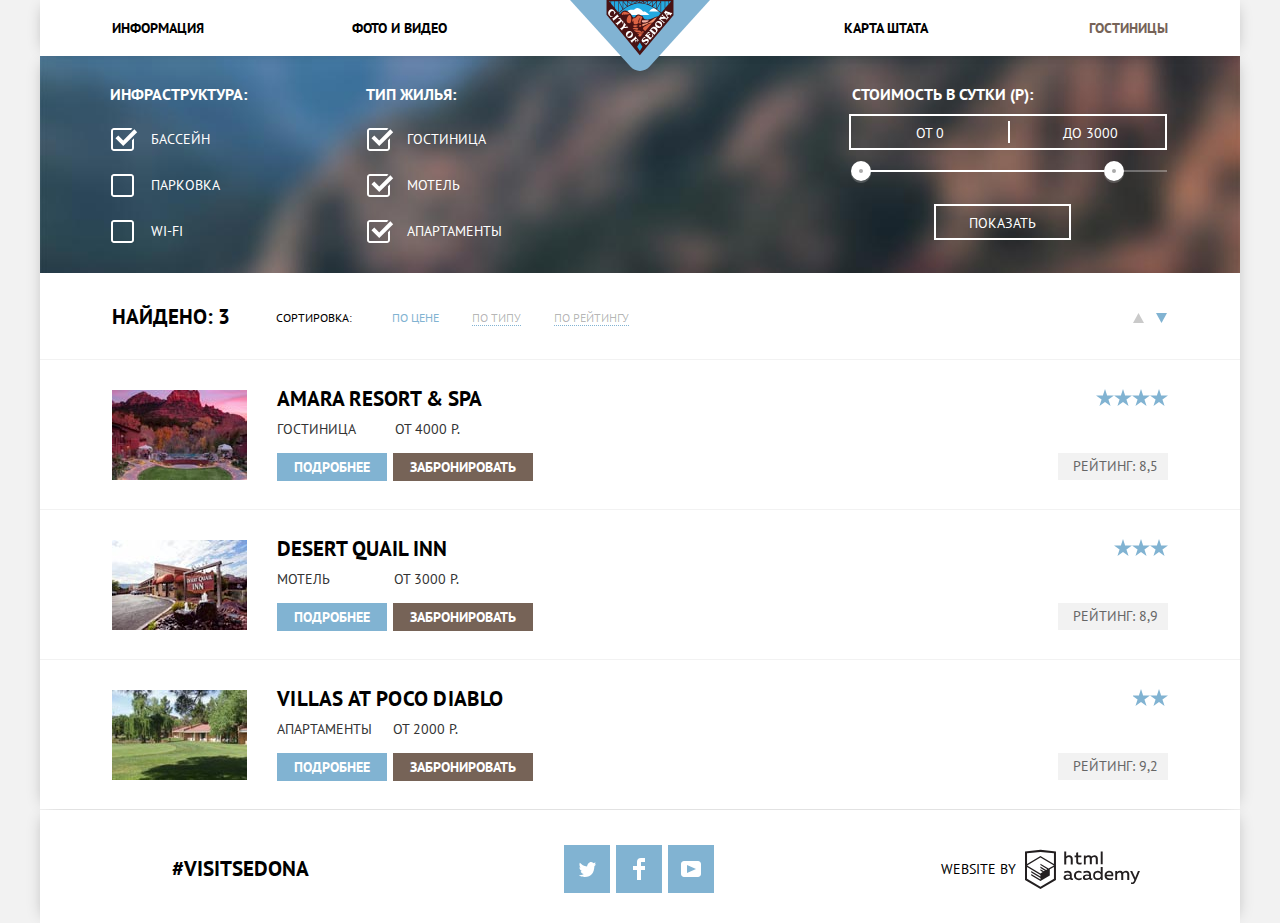
==== commit a47c6d8b: "Звездочки -фон" ====
--- a/sedona-hotels.html
+++ b/sedona-hotels.html
@@ -130,13 +130,7 @@
             </div>
           </div>
           <div class="rating">
-            <div class="rating-stars">
-              <ul class="star-list">
-                <li><span class="visually-hidden">Звезда</span></li>
-                <li><span class="visually-hidden">Звезда</span></li>
-                <li><span class="visually-hidden">Звезда</span></li>
-                <li><span class="visually-hidden">Звезда</span></li>
-              </ul>
+            <div class="amara-stars">
             </div>
             <div class="hotel-rating">
               <span>Рейтинг: 8,5</span>
@@ -159,12 +153,7 @@
             </div>
           </div>
           <div class="rating">
-            <div class="rating-stars">
-              <ul class="star-list">
-                <li><span class="visually-hidden">Звезда</span></li>
-                <li><span class="visually-hidden">Звезда</span></li>
-                <li><span class="visually-hidden">Звезда</span></li>
-              </ul>
+            <div class="desert-stars">
             </div>
             <div class="hotel-rating">
               <span>Рейтинг: 8,9</span>
@@ -187,11 +176,7 @@
             </div>
           </div>
           <div class="rating">
-            <div class="rating-stars">
-              <ul class="star-list">
-                <li><span class="visually-hidden">Звезда</span></li>
-                <li><span class="visually-hidden">Звезда</span></li>
-              </ul>
+            <div class="pocco-stars">
             </div>
             <div class="hotel-rating">
               <span>Рейтинг: 9,2</span>
@@ -237,7 +222,7 @@
         </ul>
       </div>
       <div class="footer-copyright">
-        <a href="https://htmlacademy.ru/intensive/htmlcss" class="copyright-lan">
+        <a href="https://htmlacademy.ru/intensive/htmlcss" class="copyright-lan" target="_blank">
           <span>Website by</span> 
           <svg xmlns="http://www.w3.org/2000/svg"
            width="115px" height="41px" viewBox="0 0 108.08 36.85"><title>logo-htmlacademy-small1</title><path d="M44.61,26.88a2,2,0,0,0,.55-0.1v1.33a3.25,3.25,0,0,1-1.18.21,1.67,1.67,0,0,1-1.67-1,4.84,4.84,0,0,1-3.14,1.08c-1.51,0-2.91-.83-2.91-2.55,0-2.13,2-2.79,3.71-2.79a11.08,11.08,0,0,1,2.17.25v-0.3c0-1-.76-1.77-2.19-1.77a7.42,7.42,0,0,0-3,.64v-1.7a10.21,10.21,0,0,1,3.19-.55c2.36,0,3.81,1.12,3.81,3.65v3a0.54,0.54,0,0,0,.49.59h0.17Zm-6.44-1.13A1.35,1.35,0,0,0,39.63,27h0.11a3.39,3.39,0,0,0,2.41-1V24.58a9.72,9.72,0,0,0-1.81-.21c-1,0-2.16.33-2.16,1.38h0Zm12.36-6.11a5,5,0,0,1,2.57.64V22a4.08,4.08,0,0,0-2.3-.7,2.75,2.75,0,1,0,0,5.49,5,5,0,0,0,2.43-.64v1.71a6.27,6.27,0,0,1-2.76.57A4.21,4.21,0,0,1,46,24.51q0-.21,0-0.41a4.32,4.32,0,0,1,4.18-4.46h0.38Zm12.17,7.24a2,2,0,0,0,.55-0.1v1.33a3.25,3.25,0,0,1-1.18.21,1.67,1.67,0,0,1-1.67-1,4.84,4.84,0,0,1-3.14,1.08c-1.51,0-2.91-.83-2.91-2.55,0-2.13,2-2.79,3.71-2.79a11.08,11.08,0,0,1,2.17.25v-0.3c0-1-.76-1.77-2.19-1.77a7.42,7.42,0,0,0-3,.64v-1.7a10.21,10.21,0,0,1,3.19-.55c2.36,0,3.81,1.12,3.81,3.65v3a0.54,0.54,0,0,0,.49.59h0.17Zm-6.44-1.13A1.35,1.35,0,0,0,57.73,27h0.11a3.39,3.39,0,0,0,2.41-1V24.58a9.72,9.72,0,0,0-1.81-.21c-1.06,0-2.16.33-2.16,1.38h0ZM73,16V28.2H71.35V26.88a3.88,3.88,0,0,1-3.19,1.54,4.4,4.4,0,0,1,0-8.78,3.81,3.81,0,0,1,3,1.3V16H73Zm-4.53,5.22a2.76,2.76,0,1,0,0,5.52A2.86,2.86,0,0,0,71.15,25V23A2.91,2.91,0,0,0,68.49,21.27ZM79,19.64c3.31,0,4.46,2.68,3.92,5.09H76.7c0.21,1.5,1.67,2.11,3.19,2.11a6.11,6.11,0,0,0,2.64-.59v1.6a7.14,7.14,0,0,1-3,.57C77,28.42,74.78,27,74.78,24a4.18,4.18,0,0,1,4-4.39H79Zm0.09,1.54a2.28,2.28,0,0,0-2.44,2.1v0.06H81.3A2,2,0,0,0,79.13,21.18Zm5.73,7V19.87h1.65v1a3.81,3.81,0,0,1,2.78-1.27A2.86,2.86,0,0,1,91.89,21a4.12,4.12,0,0,1,2.91-1.33A3.06,3.06,0,0,1,98,23V28.2h-1.9V23.05a1.59,1.59,0,0,0-1.42-1.75H94.42a2.8,2.8,0,0,0-2.07,1.12V28.2h-1.9V23.05A1.59,1.59,0,0,0,89,21.31H88.8a3,3,0,0,0-2.21,1.29v5.63H84.86Zm21.31-8.33h1.9l-3.91,9.46c-0.9,2.17-2.09,2.86-3.35,2.86a4.76,4.76,0,0,1-1.1-.14V30.46a2.86,2.86,0,0,0,.85.12c0.9,0,1.58-.64,2.07-1.9l0.17-.42-4-8.4h2l2.86,6.29ZM38.73,1.46V6.22a3.81,3.81,0,0,1,2.7-1.14,3.25,3.25,0,0,1,3.44,3.4v5.15H43V8.72a1.81,1.81,0,0,0-1.61-2h-0.3a2.93,2.93,0,0,0-2.32,1.39v5.52h-1.9V1.46h1.9ZM49.94,2.31v3h3V6.91h-3v3.81c0,1.1.5,1.46,1.58,1.46a4.49,4.49,0,0,0,1.69-.33v1.6A6.8,6.8,0,0,1,51,13.8a2.55,2.55,0,0,1-2.86-2.74V6.89H46.58V5.26h1.5V2.74Zm5.4,11.31V5.28H57v1A3.81,3.81,0,0,1,59.77,5a2.86,2.86,0,0,1,2.6,1.33A4.12,4.12,0,0,1,65.28,5,3.06,3.06,0,0,1,68.44,8.4v5.21h-1.9V8.46a1.59,1.59,0,0,0-1.42-1.75H64.89a2.8,2.8,0,0,0-2.07,1.12v5.78h-1.9V8.46A1.59,1.59,0,0,0,59.5,6.71H59.27A3,3,0,0,0,57.06,8v5.63H55.34ZM71.17,1.45H73V13.6H71.17V1.45ZM14.71,0H14.55L0,1.54V28.21l14.55,8.66,14.55-8.66V1.54Zm12.5,27.1L14.55,34.64,1.9,27.12V16.18l12.59,7.5V25L5.86,19.9v1.31l8.68,5.21v1.39L5.87,22.65V24l8.68,5.21,8.75-5.24V18.31L27.2,16V27.12Zm0-12.53-3.48,2-1.6,1L14.51,13v1.31L21,18.23H21l-0.14.09-1,.54-5.37-3.2V17l4.24,2.52-1,.67-3.2-1.9v1.31l2.1,1.24L14.5,22.1,2,14.65,14.51,7.11Zm0-1.32L14.49,5.76,1.91,13.25v-10L14.56,1.92,27.21,3.25v10h0Z" transform="translate(0 -0.02)" fill="#231f20"/></svg>
--- a/css/style.css
+++ b/css/style.css
@@ -78,7 +78,7 @@
   display: flex;
 }
 .site-navigation li {
-  width: 400px;
+  width: 240px;
   margin-top: 15px;
   margin-bottom: 15px;
 }
@@ -179,6 +179,10 @@
       -ms-flex-align: stretch;
           align-items: stretch;
 }
+.reasons-blue,
+.reasons-bridge {
+  background-color: #81b3d2;
+}
 .reasons-blue .reasons-item {
   width: 400px;
   margin: 0 auto;
@@ -202,24 +206,29 @@
   background-color: #81b3d2;
   text-align: center;
 }
-.reasons-image {
+.reasons-blue::after {
+  content: "";
   width: 800px;
   margin: 0;
   padding: 0;
   background-color: #81b3d2;
-
+  background-image: url(../img/city.jpg);
+  background-repeat: no-repeat;
+  background-position: left bottom 46%;
   font-size: 0;
   line-height: 0;
 }
-.bridge-image {
+.reasons-bridge::before {
+  content: "";
+  width: 800px;
+  margin: 0;
+  padding: 0;
+  background-color: #81b3d2;
   background-image: url(../img/canyon.jpg);
   background-repeat: no-repeat;
   background-position: left top 52%;
-}
-.city-image {
-  background-image: url(../img/city.jpg);
-  background-repeat: no-repeat;
-  background-position: left bottom 46%;
+  font-size: 0;
+  line-height: 0;
 }
 .reasons-item h3 {
   font-size: 21px;
@@ -339,6 +348,10 @@
   margin-top: 19px;
   padding-left: 13px;
   padding-right: 12px;
+}  
+.item-grey:last-child p {
+  padding-left: 16px;
+  padding-right: 13px;
 }
 
   /*Форма поиска*/
@@ -468,7 +481,7 @@
   position: relative;
 }
 .data-in input {
-  width: 345px;
+  width: 343px;
   margin-left: 20px;
 }
 .data-out input {
@@ -871,9 +884,6 @@
   line-height: 18px;
   font-weight: normal;
 }
-.sorting-form p {
-  margin-right: 40px;
-}
 .sorting-form .active {
   color: #81b3d2;
   border: none;
@@ -1037,15 +1047,37 @@
   -webkit-box-direction: normal;
       -ms-flex-direction: column;
           flex-direction: column;
+  align-items: flex-end;
   padding-top: 3px;
 }
-.rating-stars {
-  width: 115px;
-  margin: 0;
-  padding: 0;
-  padding-right: 3px;
-}
-.star-list {
+.amara-stars {
+  width: 72px;
+  height: 20px;
+  padding: 0;
+  margin: 0;
+  background-image: url("../img/icons/star.svg");
+  background-position: top right;
+  background-repeat: repeat-x;
+}
+.desert-stars {
+  width: 54px;
+  height: 20px;
+  padding: 0;
+  margin: 0;
+  background-image: url("../img/icons/star.svg");
+  background-position: top right;
+  background-repeat: repeat-x;
+}
+.pocco-stars {
+  width: 35px;
+  height: 20px;
+  padding: 0;
+  margin: 0;
+  background-image: url("../img/icons/star.svg");
+  background-position: top right;
+  background-repeat: repeat-x;
+}
+/*.star-list {
   width: 110px;
   height: 17px;
   margin: 0 auto;
@@ -1072,18 +1104,18 @@
 }
 .star-list li:not(:last-child) {
   margin-right: 6px;
-}
+}*/
 
 .hotel-rating {
   width: 110px;
   height: 27px; 
-  margin-top: 47px;
-  padding: 3px 12px 5px;
-
+  margin-top: 44px;
+  padding: 3px 15px 5px;
   color: #666666;
   line-height: 21px;
   font-weight: normal;
   text-align: center;
+  white-space: nowrap;  
   background-color: #f2f2f2;
 
 }
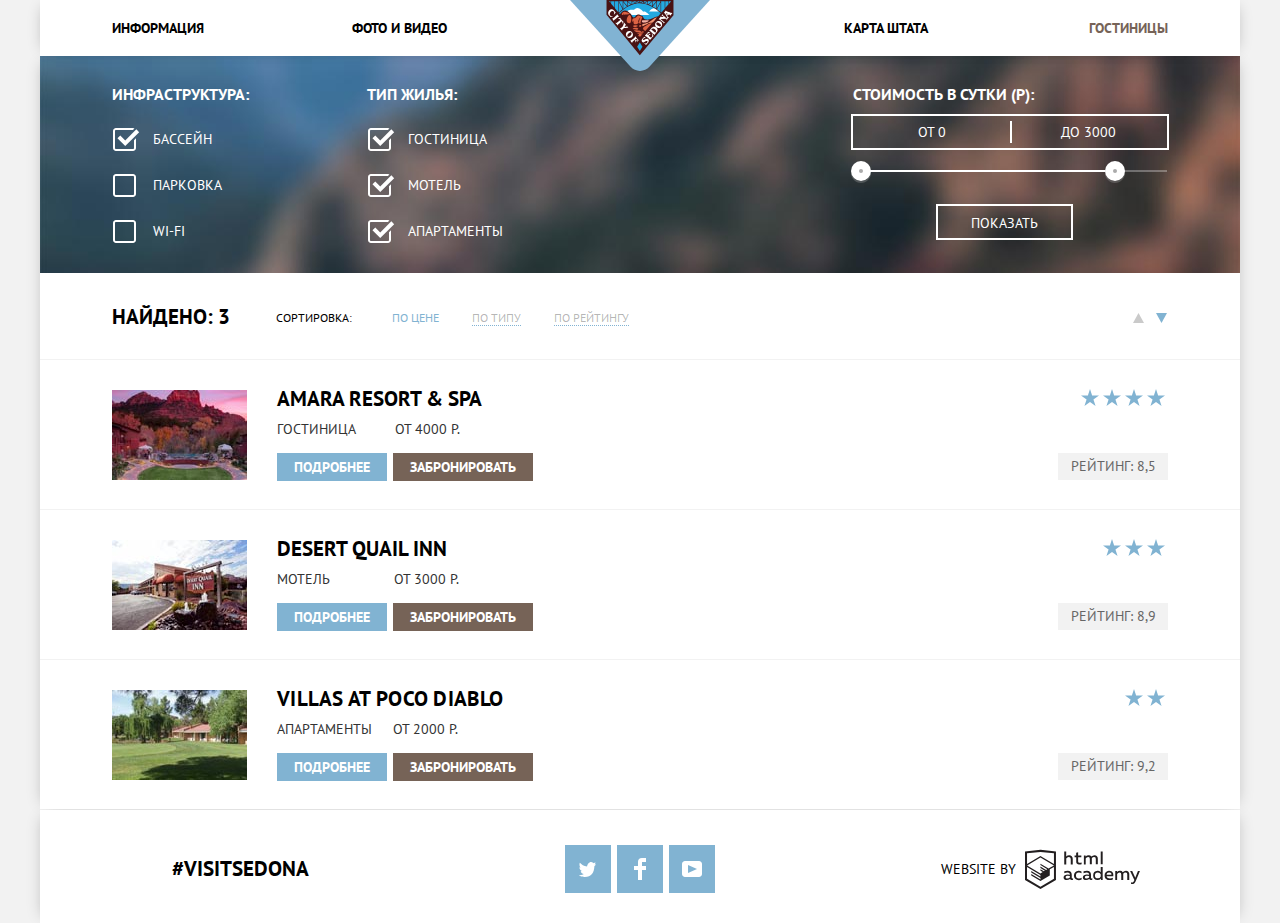
==== commit e401a7ad: "минификация()" ====
--- a/sedona-hotels.html
+++ b/sedona-hotels.html
@@ -4,8 +4,8 @@
     <meta charset="utf-8">
     <title>HTML Academy: Седона</title>
     <link href="https://fonts.googleapis.com/css?family=PT+Sans:400,700&amp;subset=cyrillic" rel="stylesheet">
-    <link rel="stylesheet" href="css/normalize.css">
-    <link rel="stylesheet" href="css/style.css">
+    <link rel="stylesheet" href="css/normalize.min.css">
+    <link rel="stylesheet" href="css/style.min.css">
   </head>
   <body>
     <header class="main-header">
@@ -27,17 +27,17 @@
         <form action="https://echo.htmlacademy.ru" method="post">
           <div class="pluses-form">
               <h2>Инфраструктура:</h2>
-              <label class="pool-checkbox">
+              <label class="pool-checkbox" tabindex="1">
                 <input type="checkbox" name="pool" id="pool-field" class="visually-hidden" checked>
                 <span class="checkbox-indicator"></span>
                 Бассейн
               </label>
-              <label class="parking-checkbox">
+              <label class="parking-checkbox" tabindex="1">
                 <input type="checkbox" name="parking" id="parking-field" class="visually-hidden">
                 <span class="checkbox-indicator"></span>
                 Парковка
               </label>
-              <label class="lan-checkbox">
+              <label class="lan-checkbox" tabindex="1">
                 <input type="checkbox" name="wi-fi" id="lan-field" class="visually-hidden">
                 <span class="checkbox-indicator"></span>
                 Wi-Fi
@@ -45,17 +45,17 @@
           </div>
           <div class="type-form">
               <h2>Тип жилья:</h2>
-              <label for="hotel-form">
+              <label for="hotel-form" tabindex="1">
                 <input type="checkbox" name="hotel" id="hotel-form" class="visually-hidden" checked>
                 <span class="checkbox-indicator"></span>
                 Гостиница
               </label>
-              <label for="motel-form">
+              <label for="motel-form" tabindex="1">
                 <input type="checkbox" name="motel" id="motel-form" class="visually-hidden" checked>
                 <span class="checkbox-indicator"></span>
                 Мотель
               </label>
-              <label for="apartments-form">
+              <label for="apartments-form" tabindex="1">
                 <input type="checkbox" name="apartments" id="apartments-form" class="visually-hidden" checked>
                 <span class="checkbox-indicator"></span>
                 Апартаменты
--- a/css/style.min.css
+++ b/css/style.min.css
@@ -0,0 +1,199 @@
+html{-webkit-box-sizing:border-box;box-sizing:border-box}
+*,::before,::after{-webkit-box-sizing:inherit;box-sizing:inherit}
+body{margin:0 auto;padding:0;font-family:"PT Sans",Arial,sans-serif;font-size:14px;line-height:26px;font-weight:700;color:#000;text-transform:uppercase;background-color:#f2f2f2}
+a{text-decoration:none}
+img{max-width:100%;height:auto}
+.visually-hidden:not(:focus):not(:active),input[type="checkbox"].visually-hidden,input[type="radio"].visually-hidden{position:absolute;width:1px;height:1px;margin:-1px;border:0;padding:0;clip:rect(0 0 0 0);overflow:hidden}
+.main-header{position:relative;width:1200px;padding:0;margin:0 auto;background-color:#fff;-webkit-box-shadow:5px 0 15px -7px rgba(0,1,1,0.2),-5px 0 15px -7px rgba(0,1,1,0.2);box-shadow:5px 0 15px -7px rgba(0,1,1,0.2),-5px 0 15px -7px rgba(0,1,1,0.2)}
+.main-header .header-logo{position:absolute;top:0;left:50%;margin-left:-70px}
+.main-navigation{color:#000;width:1200px;padding:0;margin:0 auto;display:-webkit-box;display:-ms-flexbox;display:flex;-webkit-box-orient:horizontal;-webkit-box-direction:normal;-ms-flex-direction:row;flex-direction:row}
+.main-navigation .site-navigation{list-style:none;width:1200px;margin:0 auto;padding:0;display:-webkit-box;display:-ms-flexbox;display:flex}
+.site-navigation li{width:240px;margin-top:15px;margin-bottom:15px}
+.site-navigation a{width:240px;color:#000}
+.header-left{text-align:left;padding-left:72px}
+.header-right{text-align:right;padding-right:72px}
+.header-left:nth-child(2){margin-right:240px}
+.site-navigation .header-active{color:#766357}
+.site-navigation a:not(.header-active):hover,.site-navigation a:not(.header-active):focus{color:#81b3d2}
+.site-navigation a:not(.header-active):active{color:rgba(225,225,225,0.9)}
+.container{width:1200px;margin:0 auto;padding:0;-webkit-box-shadow:5px 0 15px -7px rgba(0,1,1,0.2),-5px 0 15px -7px rgba(0,1,1,0.2);box-shadow:5px 0 15px -7px rgba(0,1,1,0.2),-5px 0 15px -7px rgba(0,1,1,0.2)}
+.container .main-image{font-size:0;line-height:0;background-color:#eee;background-image:url(../img/polygon.svg),url(../img/background-photo.jpg);background-position:bottom left,top 21% left;background-repeat:no-repeat;width:1200px;min-height:400px;margin:0 auto;padding:0;-webkit-box-align:center;-ms-flex-align:center;align-items:center}
+.main-image img{margin:76px 371px 81px 370px}
+.information{display:block;width:1200px;margin:0 auto;padding-top:59px;padding-bottom:50px;background-color:#fff;text-align:center}
+.information b{display:block;margin-bottom:27px;margin-left:380px;margin-right:380px;font-size:21px;text-align:center}
+.information p{margin:0;color:#333;font-weight:400}
+.reasons{padding:0;margin:0 auto;margin-top:auto;width:1200px;display:-webkit-box;display:-ms-flexbox;display:flex;-webkit-box-pack:justify;-ms-flex-pack:justify;justify-content:space-between;-webkit-box-align:stretch;-ms-flex-align:stretch;align-items:stretch}
+.reasons-blue,.reasons-bridge{background-color:#81b3d2}
+.reasons-blue .reasons-item{width:400px;margin:0 auto;color:#fff;background-color:#81b3d2;text-align:center;padding:47px 60px 58px}
+.reasons-bridge .reasons-item{width:400px;margin:0 auto;color:#fff;background-color:#81b3d2;text-align:center;padding:47px 42px 58px}
+.reasons-blue::after{content:"";width:800px;margin:0;padding:0;background-color:#81b3d2;background-image:url(../img/city.jpg);background-repeat:no-repeat;background-position:left bottom 46%;font-size:0;line-height:0}
+.reasons-bridge::before{content:"";width:800px;margin:0;padding:0;background-color:#81b3d2;background-image:url(../img/canyon.jpg);background-repeat:no-repeat;background-position:left top 52%;font-size:0;line-height:0}
+.reasons-item h3{font-size:21px;line-height:21px;margin:0 79px 20px}
+.reasons-item .devel-bridge{margin:0 65px 21px}
+.reasons-item span{font-size:14px;line-height:21px;font-weight:400}
+.reasons-item p{margin:0;margin-top:21px;font-size:14px;line-height:21px;font-weight:400}
+.reasons-bridge p{margin-top:18px}
+.advantages{background-color:#fff;text-align:center}
+.advantages-item:not(.suvenires){width:400px;padding:59px 50px 82px}
+.suvenires{width:400px;padding:55px 50px 82px}
+.advantages-item h3{font-size:21px;line-height:21px;margin-top:0;margin-bottom:23px;padding:0}
+.advantages-item p{color:#333;line-height:21px;font-weight:400;margin:0 auto;padding:0}
+.houses::before{content:" ";display:block;width:77px;height:73px;background:url(../img/icons/icon-1.svg) no-repeat;background-size:77px 73px;margin:0 113px 30px 111px}
+.food::before{content:" ";display:block;width:74px;height:73px;background:url(../img/icons/icon-3.svg) no-repeat;background-size:74px 73px;margin:0 113px 30px}
+.suvenires::before{content:" ";display:block;width:74px;height:77px;background:url(../img/icons/icon-2.svg) no-repeat;background-size:74px 77px;margin:0 113px 30px}
+.reasons-item .item-grey{background-color:#eee;text-align:center;width:400px;padding:50px 58px 59px 55px}
+.item-grey h3{margin:0 79px 20px 82px}
+.item-grey p{margin:0;margin-top:19px;padding-left:13px;padding-right:12px}
+.item-grey:last-child p{padding-left:16px;padding-right:13px}
+.search{background-color:#fff;text-align:center;width:1200px;margin:0 auto;display:-webkit-box;display:-ms-flexbox;display:flex;-webkit-box-orient:vertical;-webkit-box-direction:normal;-ms-flex-direction:column;flex-direction:column;-webkit-box-align:center;-ms-flex-align:center;align-items:center;padding:52px 380px 0}
+.search b{font-size:30px;line-height:36px;margin-bottom:23px}
+.search p{color:#333;line-height:24px;margin-top:0;margin-bottom:46px}
+.button-brown{color:#fff;text-transform:uppercase;background-color:#766357}
+.search .button-brown{width:568px;height:86px;padding-top:31px;text-align:center;font-size:21px;font-weight:inherit;outline:none}
+.search .button-brown:hover,.search .button-brown:focus{background-color:#604e43}
+.search .button-brown:active{color:rgba(2555,255,255,0.3);background-color:#503e33}
+.navigation-form{margin:0 auto;padding:0;width:1200px;display:-webkit-box;display:-ms-flexbox;display:flex;-webkit-box-orient:vertical;-webkit-box-direction:normal;-ms-flex-direction:column;flex-direction:column;-webkit-box-align:center;-ms-flex-align:center;align-items:center;position:relative}
+.search-form{background-color:#fff;width:568px;display:-webkit-box;display:-ms-flexbox;display:flex;-webkit-box-orient:vertical;-webkit-box-direction:normal;-ms-flex-direction:column;flex-direction:column;-ms-flex-wrap:nowrap;flex-wrap:nowrap;position:absolute;top:0;left:316px;-webkit-animation-name:slide-open;animation-name:slide-open;-webkit-animation-duration:.6s;animation-duration:.6s;-webkit-animation-timing-function:ease;animation-timing-function:ease;padding:55px}
+.modal-hide{display:none}
+@-webkit-keyframes slide-open {
+0%{-webkit-transform:translateX(-100%);transform:translateX(-100%)}
+50%{-webkit-transform:translateX(8%);transform:translateX(8%)}
+65%{-webkit-transform:translateX(-4%);transform:translateX(-4%)}
+80%{-webkit-transform:translateX(4%);transform:translateX(4%)}
+95%{-webkit-transform:translateX(-2%);transform:translateX(-2%)}
+100%{-webkit-transform:translateX(0%);transform:translateX(0%)}
+}
+@keyframes slide-open {
+0%{-webkit-transform:translateX(-100%);transform:translateX(-100%)}
+50%{-webkit-transform:translateX(8%);transform:translateX(8%)}
+65%{-webkit-transform:translateX(-4%);transform:translateX(-4%)}
+80%{-webkit-transform:translateX(4%);transform:translateX(4%)}
+95%{-webkit-transform:translateX(-2%);transform:translateX(-2%)}
+100%{-webkit-transform:translateX(0%);transform:translateX(0%)}
+}
+@-webkit-keyframes error-shake {
+0%,100%{-webkit-transform:translateY(0);transform:translateY(0)}
+10%,30%,50%,70%,90%{-webkit-transform:translateY(-5px);transform:translateY(-5px)}
+20%,40%,60%,80%{-webkit-transform:translateX(5px);transform:translateX(5px)}
+}
+@keyframes error-shake {
+0%,100%{-webkit-transform:translateY(0);transform:translateY(0)}
+10%,30%,50%,70%,90%{-webkit-transform:translateY(-5px);transform:translateY(-5px)}
+20%,40%,60%,80%{-webkit-transform:translateX(5px);transform:translateX(5px)}
+}
+.search-form input{-webkit-box-sizing:border-box;box-sizing:border-box;font-family:inherit;font-size:14px;line-height:26px;font-weight:700;text-transform:uppercase;background-color:#f2f2f2;border:2px solid #f2f2f2;outline:none}
+.search-form input[type="text"]:hover{background-color:#ebebeb;border:2px solid #ebebeb}
+.search-form input[type="text"]:focus{background-color:#fff;border:2px solid #e5e5e5}
+.search-form .data-in{width:458px;height:38px;margin-bottom:29px;position:relative;display:-webkit-box;display:-ms-flexbox;display:flex;-webkit-box-align:center;-ms-flex-align:center;align-items:center}
+.data-out{width:458px;height:38px;margin-bottom:31px;position:relative;display:-webkit-box;display:-ms-flexbox;display:flex;-webkit-box-align:center;-ms-flex-align:center;align-items:center}
+.data-in input{width:343px}
+.data-out input{width:343px}
+.data-in label{white-space:nowrap;margin-right:25px}
+.data-out label{white-space:nowrap;margin-right:21px}
+.data-in input,.data-out input{padding-top:5px;padding-bottom:3px;padding-left:10px}
+.data-in button{width:21px;height:22px;margin:0 auto;padding:0;border:none;-webkit-box-shadow:none;box-shadow:none;background:transparent;position:absolute;top:8px;right:9px}
+.data-out button{width:21px;height:22px;margin:0 auto;padding:0;border:none;-webkit-box-shadow:none;box-shadow:none;background:transparent;position:absolute;top:8px;right:9px}
+.calendar path{fill:#cacaca}
+.calendar:hover path,.calendar:focus path{fill:#000}
+.calendar:active path{fill:#81b3d2}
+.adults{margin-right:55px;display:-webkit-box;display:-ms-flexbox;display:flex;-webkit-box-align:center;-ms-flex-align:center;align-items:center}
+.children{display:-webkit-box;display:-ms-flexbox;display:flex;-webkit-box-align:center;-ms-flex-align:center;align-items:center}
+.adults label{margin-right:40px}
+.children label{margin-right:27px}
+.search-form .people-number{width:458px;margin-bottom:54px;display:-webkit-box;display:-ms-flexbox;display:flex}
+.adults input,.children input{width:37px;height:38px;margin:0;padding:4px 12px;color:#000}
+.adults button,.children button{width:38px;height:38px;margin:0;padding:0;font-size:26px;font-weight:700;line-height:26px;color:#a9a9a9;background-color:#f2f2f2;border:none;outline:none}
+.adults button:hover,.adults button:focus,.children button:focus,.children button:hover{color:#000}
+.children button:active,.adults button:active{color:#81b3d2}
+.search-button .button-blue{width:458px;height:58px;margin:0;padding:0;padding-top:2px;font-size:21px;color:#fff;font-weight:700;text-transform:uppercase;background-color:#81b3d2;border:none}
+.search-button .button-blue:hover,.search-button .button-blue:focus{background-color:#669ec0}
+.search-button .button-blue:active{color:rgba(2555,255,255,0.3);background-color:#5496bd}
+.map{width:1200px;min-height:500px;margin:0 auto;padding:0;background-color:#eee;background:url(../img/map.jpg) no-repeat;background-position:left top}
+.map iframe{width:1200px;height:575px;border:0}
+.container .hotel-search{width:1200px;margin:0 auto;padding:0;color:#fff;background-color:#82a1c0;background-image:url(../img/bg-form.jpg);background-position:center;background-repeat:no-repeat}
+.hotel-search form{margin:0 auto;display:-webkit-box;display:-ms-flexbox;display:flex;position:relative;padding:28px 70px 31px 72px}
+.hotel-search .pluses-form{width:250px;margin-right:13px;display:-webkit-box;display:-ms-flexbox;display:flex;-webkit-box-orient:vertical;-webkit-box-direction:normal;-ms-flex-direction:column;flex-direction:column}
+.hotel-search .type-form{width:250px;margin-right:242px;display:-webkit-box;display:-ms-flexbox;display:flex;-webkit-box-orient:vertical;-webkit-box-direction:normal;-ms-flex-direction:column;flex-direction:column}
+.hotel-search .price-form{width:330px;display:-webkit-box;display:-ms-flexbox;display:flex;-webkit-box-orient:vertical;-webkit-box-direction:normal;-ms-flex-direction:column;flex-direction:column}
+.hotel-search h2{font-size:16px;line-height:21px;margin:0;padding:0}
+.pluses-form h2,.type-form h2{margin-bottom:23px}
+.hotel-search label{line-height:21px;font-weight:400;position:relative}
+.pluses-form label,.type-form label{padding-top:1px;padding-left:41px}
+.pluses-form label:not(:last-child),.type-form label:not(:last-child){margin-bottom:24px}
+.pluses-form input[type="checkbox"] + .checkbox-indicator,.type-form input[type="checkbox"] + .checkbox-indicator{position:absolute;top:0;left:1px;width:27px;height:23px;background-image:url(../img/icons/checkbox-off.svg);background-repeat:no-repeat}
+.pluses-form input[type="checkbox"]:checked + .checkbox-indicator,.type-form input[type="checkbox"]:checked + .checkbox-indicator{background-image:url(../img/icons/checkbox-on.svg);background-repeat:no-repeat}
+.pluses-form input[type="checkbox"]:disabled + .checkbox-indicator,.type-form input[type="checkbox"]:disabled + .checkbox-indicator{background-image:url(../img/icons/checkbox-off-disabled.svg);background-repeat:no-repeat}
+.pluses-form input[type="checkbox"]:disabled:checked + .checkbox-indicator,.type-form input[type="checkbox"]:disabled:checked + .checkbox-indicator{background-image:url(../img/icons/checkbox-on-disabled.svg);background-repeat:no-repeat}
+.price-form h2{margin-left:2px;margin-bottom:9px}
+.price-number{width:318px;margin:0;margin-bottom:20px;border:2px solid #fff;position:relative;display:-webkit-box;display:-ms-flexbox;display:flex;padding:6px 40px 5px 65px}
+.price-number .left-item{margin-right:88px}
+.price-number:before{content:" ";position:absolute;top:5px;left:50%;width:2px;height:22px;background-color:#fff}
+.price-number input{width:35px;margin:0;padding:0;font:inherit;font-size:14px;font-weight:400;line-height:21px;color:#fff;border:none;background:transparent}
+.range-control{width:314px;margin:0 auto;margin-bottom:32px;padding:0;position:relative}
+.scale{height:2px;background-color:rgba(255,255,255,0.3)}
+.bar{width:80%;height:2px;background-color:#fff}
+.range-toggle{width:20px;height:23px;background:url(../img/filter-button.svg) no-repeat;position:absolute;top:-9px}
+.range-toggle-min{left:-2px}
+.range-toggle-max{left:80%}
+.range-toggle-min:hover,.range-toggle-max:hover{-webkit-transform:scale(1.1,1.1);-ms-transform:scale(1.1,1.1);transform:scale(1.1,1.1)}
+.form-button{width:137px;height:36px;font:inherit;font-size:14px;margin-left:85px;padding-top:3px;line-height:21px;font-weight:400;color:#fff;text-transform:inherit;border:2px solid #fff;background:transparent;background-color:transparent}
+.form-button:hover,.form-button:focus{color:#000;background-color:#fff}
+.navigation-form-hotels{width:1200px;margin:0 auto;margin-bottom:1px;background-color:#fff;display:-webkit-box;display:-ms-flexbox;display:flex;-webkit-box-align:center;-ms-flex-align:center;align-items:center;padding:30px 72px 28px}
+.count-form{width:135px;font-size:21px;margin-right:29px}
+.sorting-form{width:750px;margin:0;margin-right:31px;padding-top:2px;display:-webkit-box;display:-ms-flexbox;display:flex}
+.sorting-form ul{list-style:none;padding:0;display:-webkit-box;display:-ms-flexbox;display:flex}
+.sorting-form li{margin-right:33px}
+.sorting-form p,.sorting-form ul{margin:0;padding-right:40px;font-size:12px;line-height:18px;font-weight:400}
+.sorting-form .active{color:#81b3d2;border:none}
+.sorting-form a{color:rgba(0,0,0,0.3);border-bottom:1px dotted #81b3d2}
+.sorting-form a:hover:not(.active),.sorting-form a:focus:not(.active){color:#81b3d2;border-bottom:1px dotted #81b3d2}
+.sorting-form a:active:not(.active){color:#000;border-bottom:none}
+.rating-form{width:110px;padding-top:2px}
+.rating-form ul{margin:0;padding-left:76px;list-style:none;display:-webkit-box;display:-ms-flexbox;display:flex}
+.rating-form .up-list{margin-right:12px}
+.up-list path{fill:#cacaca}
+.down-list path{fill:#81b3d2}
+.up-list path:hover,.up-list path:focus{fill:#000}
+.up-list path:active{fill:#81b3d2}
+.search-results{margin:0 auto;padding:0;width:1200px;display:-webkit-box;display:-ms-flexbox;display:flex;-webkit-box-orient:vertical;-webkit-box-direction:normal;-ms-flex-direction:column;flex-direction:column}
+.search-results .hotels{width:1200px;margin:0 auto;padding:30px 73px;padding-top:26px;padding-bottom:21px;padding-left:72px;padding-right:61px;display:-webkit-box;display:-ms-flexbox;display:flex;background-color:#fff;margin-bottom:1px}
+.hotels .hotel-image{margin-top:4px;margin-right:30px}
+.hotels .hotel-info{width:750px;text-align:left;margin-right:31px}
+.hotel-info h1{font-size:21px;margin:0;margin-bottom:4px}
+.hotel-info a{color:#000}
+.hotel-info a:hover,.hotel-info a:focus{color:#81b3d2}
+.hotel-info a:active{color:rgba(202,202,202,0.3)}
+.hotel-info span{color:#333;line-height:21px;font-weight:400;margin-right:35px}
+.pocco-diablo h1{letter-spacing:.3px}
+.pocco-diablo span{margin-right:17px}
+.desert-inn span{margin-right:60px}
+.hotel-info .price-info{margin:0;margin-bottom:12px;padding:0}
+.hotel-info .button-blue,.hotel-info .button-brown{line-height:21px;margin-right:2px}
+.hotel-info .button-blue{width:110px;color:#fff;background-color:#81b3d2;padding:5px 17px}
+.hotel-info .button-brown{width:142px;padding:5px 17px;color:#fff;background-color:#766357}
+.hotel-info .button-blue:hover,.hotel-info .button-blue:focus{color:#fff;background-color:#669ec0}
+.hotel-info .button-brown:hover,.hotel-info .button-brown:focus{color:#fff;background-color:#604e43}
+.hotel-info .button-blue:active{color:rgba(255,255,255,0.3);background-color:#5496bd}
+.hotel-info .button-brown:active{color:rgba(255,255,255,0.3);background-color:#503e33}
+.rating{display:-webkit-box;display:-ms-flexbox;display:flex;-webkit-box-orient:vertical;-webkit-box-direction:normal;-ms-flex-direction:column;flex-direction:column;-webkit-box-align:end;-ms-flex-align:end;align-items:flex-end;padding-top:3px}
+.amara-stars{width:88px;height:20px;padding:0;margin:0;background-image:url(../img/icons/star.svg);background-size:22px 21px;background-position:top right;background-repeat:repeat-x}
+.desert-stars{width:65px;height:20px;padding:0;margin:0;background-image:url(../img/icons/star.svg);background-size:22px 21px;background-position:top right;background-repeat:repeat-x}
+.pocco-stars{width:45px;height:20px;padding:0;margin:0;background-image:url(../img/icons/star.svg);background-size:22px 21px;background-position:top right;background-repeat:repeat-x}
+.hotel-rating{width:110px;height:27px;margin-top:44px;padding:3px 10px 5px;color:#666;line-height:21px;font-weight:400;text-align:center;background-color:#f2f2f2}
+.main-footer{margin:0 auto;padding:35px 0 30px;width:1200px;-webkit-box-shadow:5px 0 15px -7px rgba(0,1,1,0.2),-5px 0 15px -7px rgba(0,1,1,0.2);box-shadow:5px 0 15px -7px rgba(0,1,1,0.2),-5px 0 15px -7px rgba(0,1,1,0.2);display:-webkit-box;display:-ms-flexbox;display:flex;-ms-flex-pack:distribute;justify-content:space-around}
+.footer-hotels{background-color:#fff}
+.footer-index{background-color:rgba(255,255,255,0.9);position:relative;margin-top:-110px;z-index:300}
+.hashtag{width:400px;margin:0;padding-top:11px;text-align:center}
+.hashtag a{font-size:21px;color:#000}
+.footer-social{width:400px;padding-left:5px}
+.footer-social ul{list-style:none}
+.social-icons{display:-webkit-box;display:-ms-flexbox;display:flex;margin:0 auto;padding:0;-webkit-box-pack:center;-ms-flex-pack:center;justify-content:center}
+.social-icons a{display:-webkit-box;display:-ms-flexbox;display:flex;-webkit-box-align:center;-ms-flex-align:center;align-items:center;-webkit-box-pack:center;-ms-flex-pack:center;justify-content:center;width:46px;height:48px;background-color:#81b3d2;margin-right:6px}
+.social-button:hover,.social-button:focus{background-color:#669ec0}
+.social-button:active{background-color:#5496bd}
+.social-button:active path{fill:rgba(255,255,255,0.3)}
+.footer-copyright{width:400px;font-weight:400;text-align:center;display:-webkit-box;display:-ms-flexbox;display:flex;-webkit-box-pack:center;-ms-flex-pack:center;justify-content:center}
+.footer-copyright a{display:-webkit-box;display:-ms-flexbox;display:flex;-webkit-box-pack:center;-ms-flex-pack:center;justify-content:center;-webkit-box-align:center;-ms-flex-align:center;align-items:center;color:#000}
+.footer-copyright svg{margin-left:9px}
+.copyright-lan:hover path,.copyright-lan:focus path{fill:#81b3d2}
+.copyright-lan:active path{fill:rgba(189,187,188,0.3)}